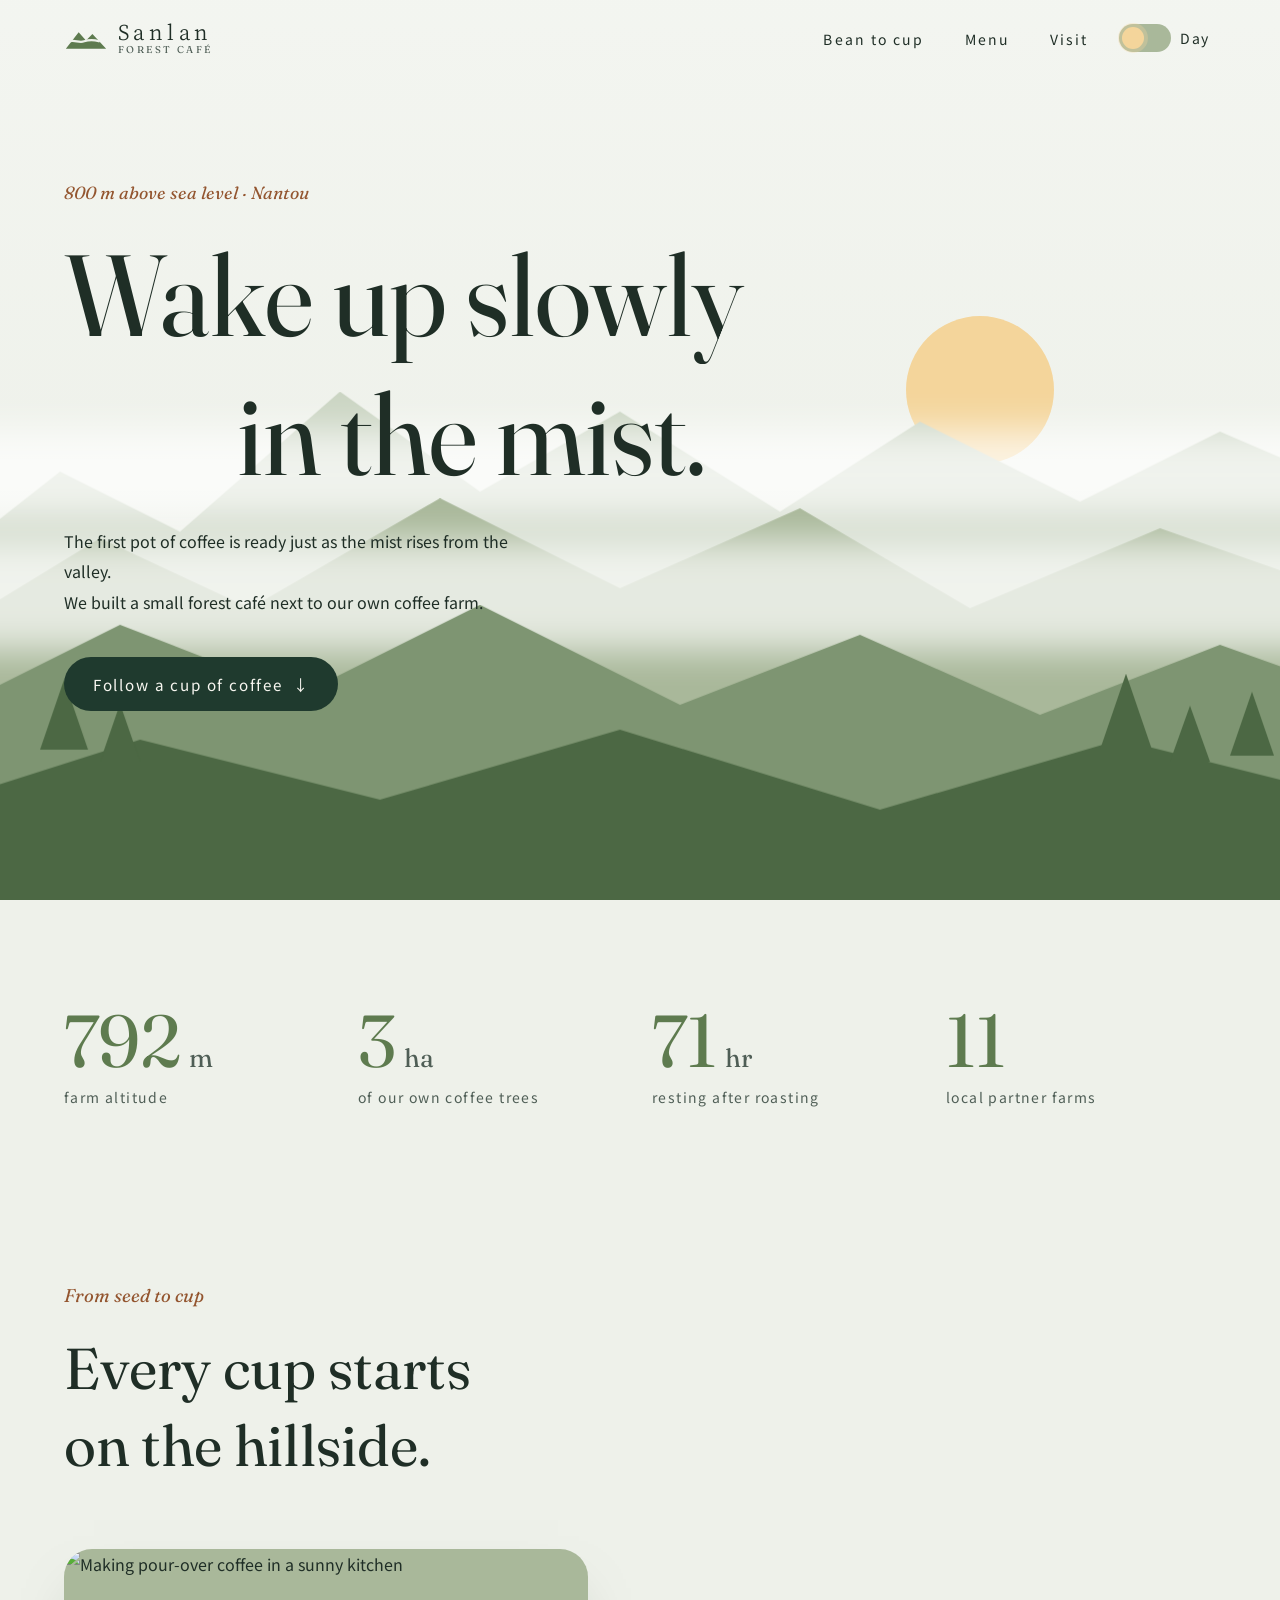
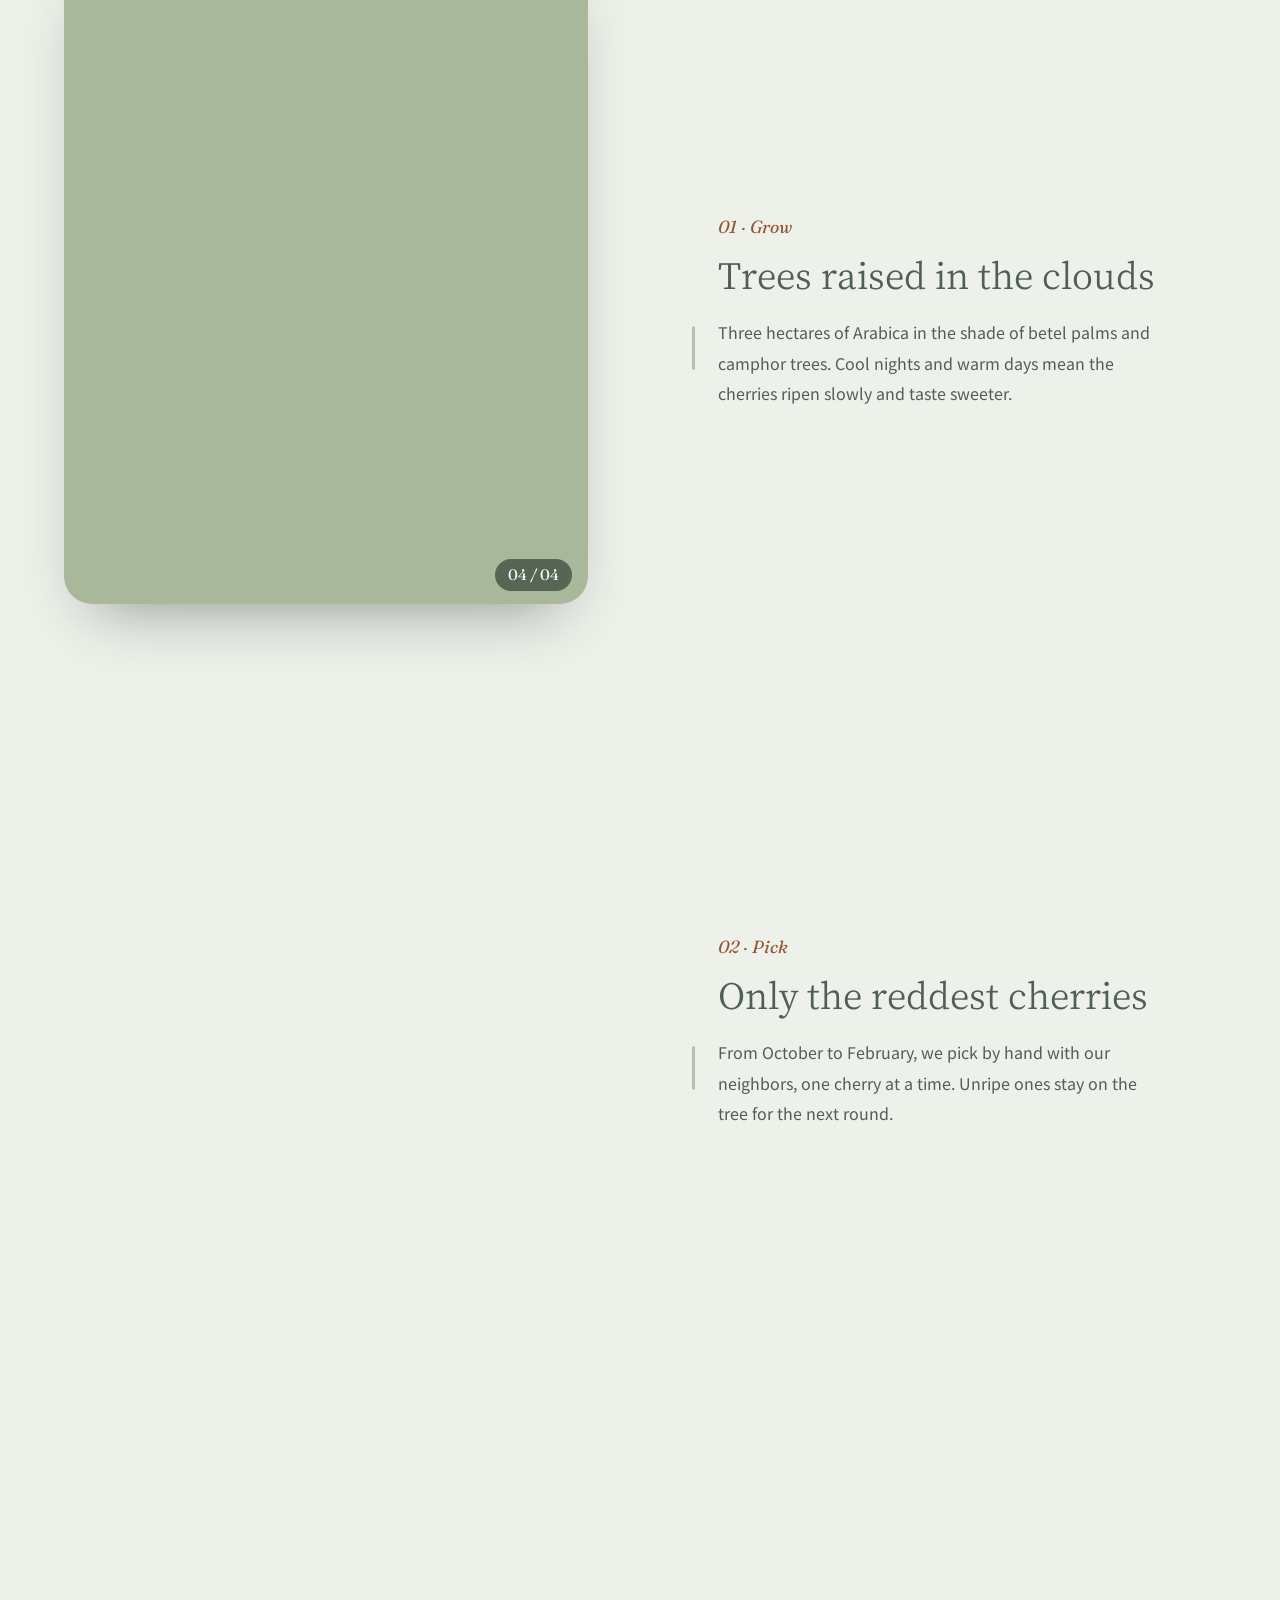
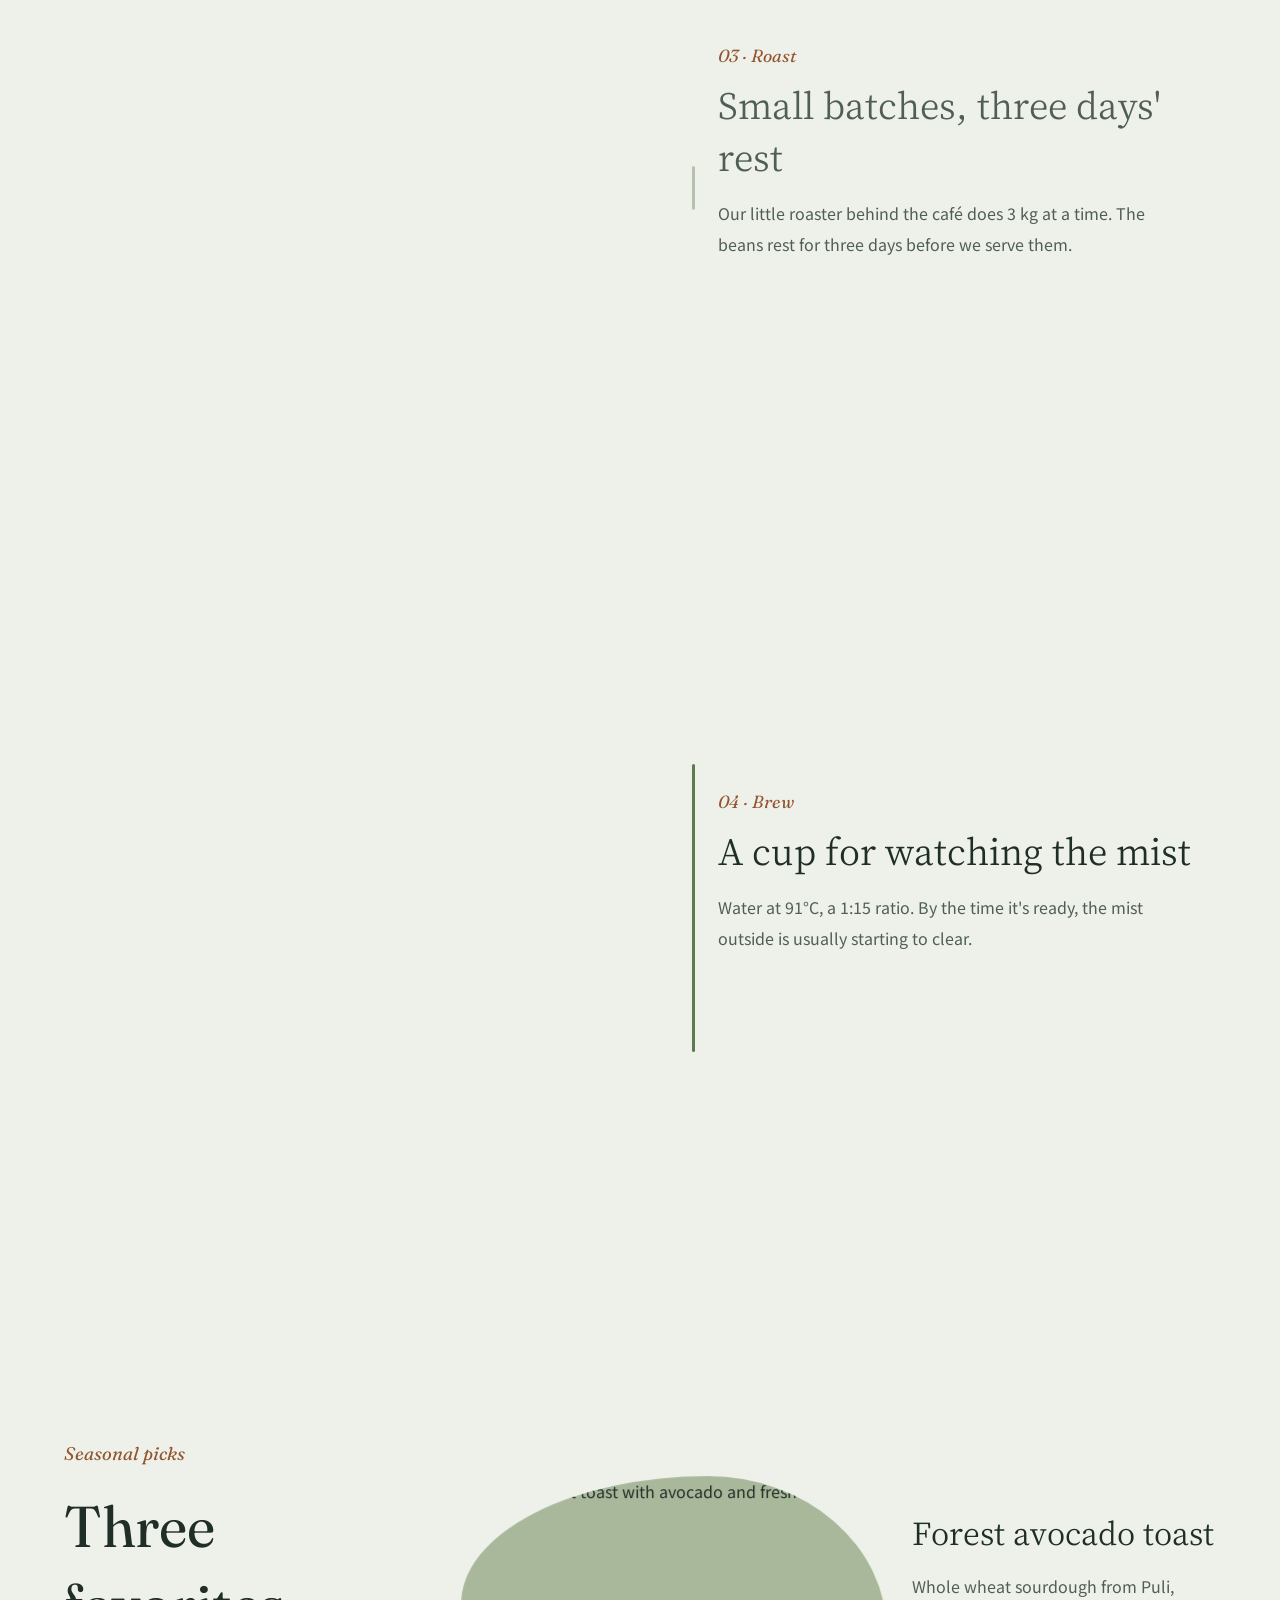
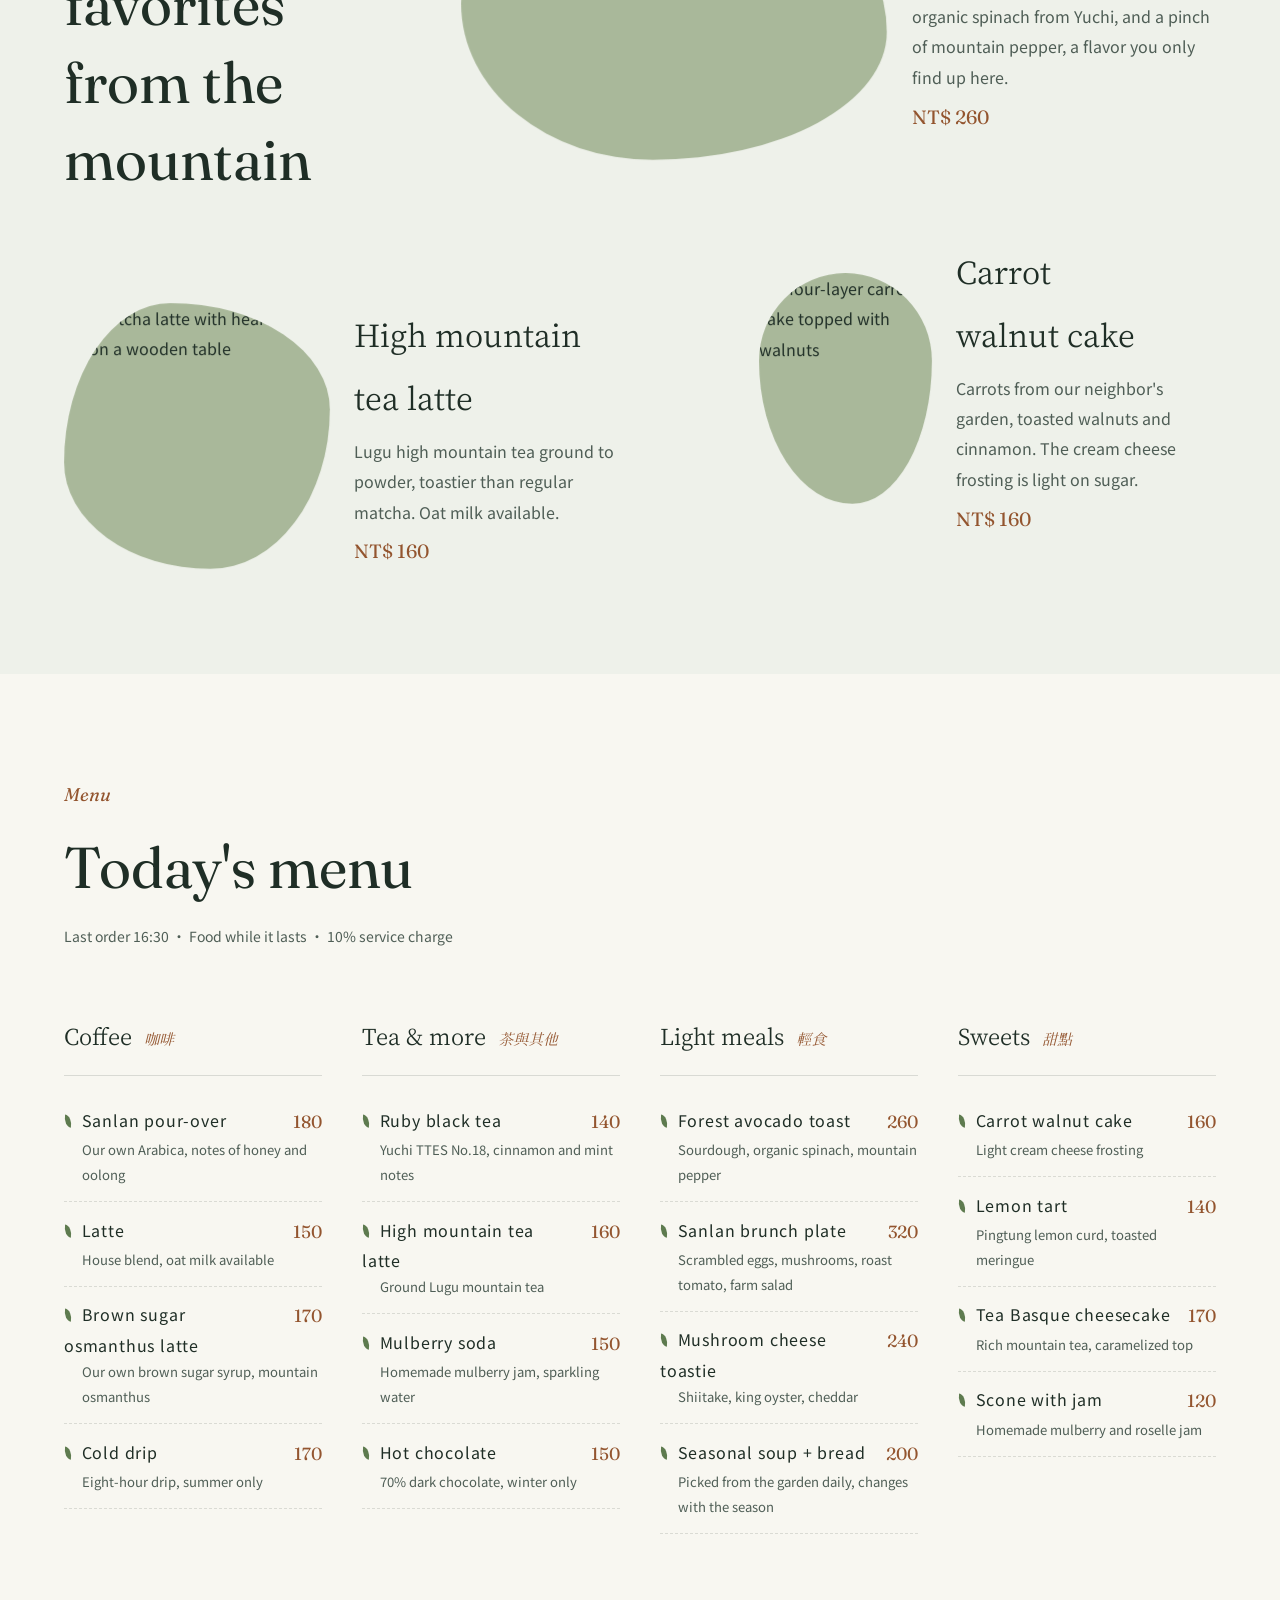
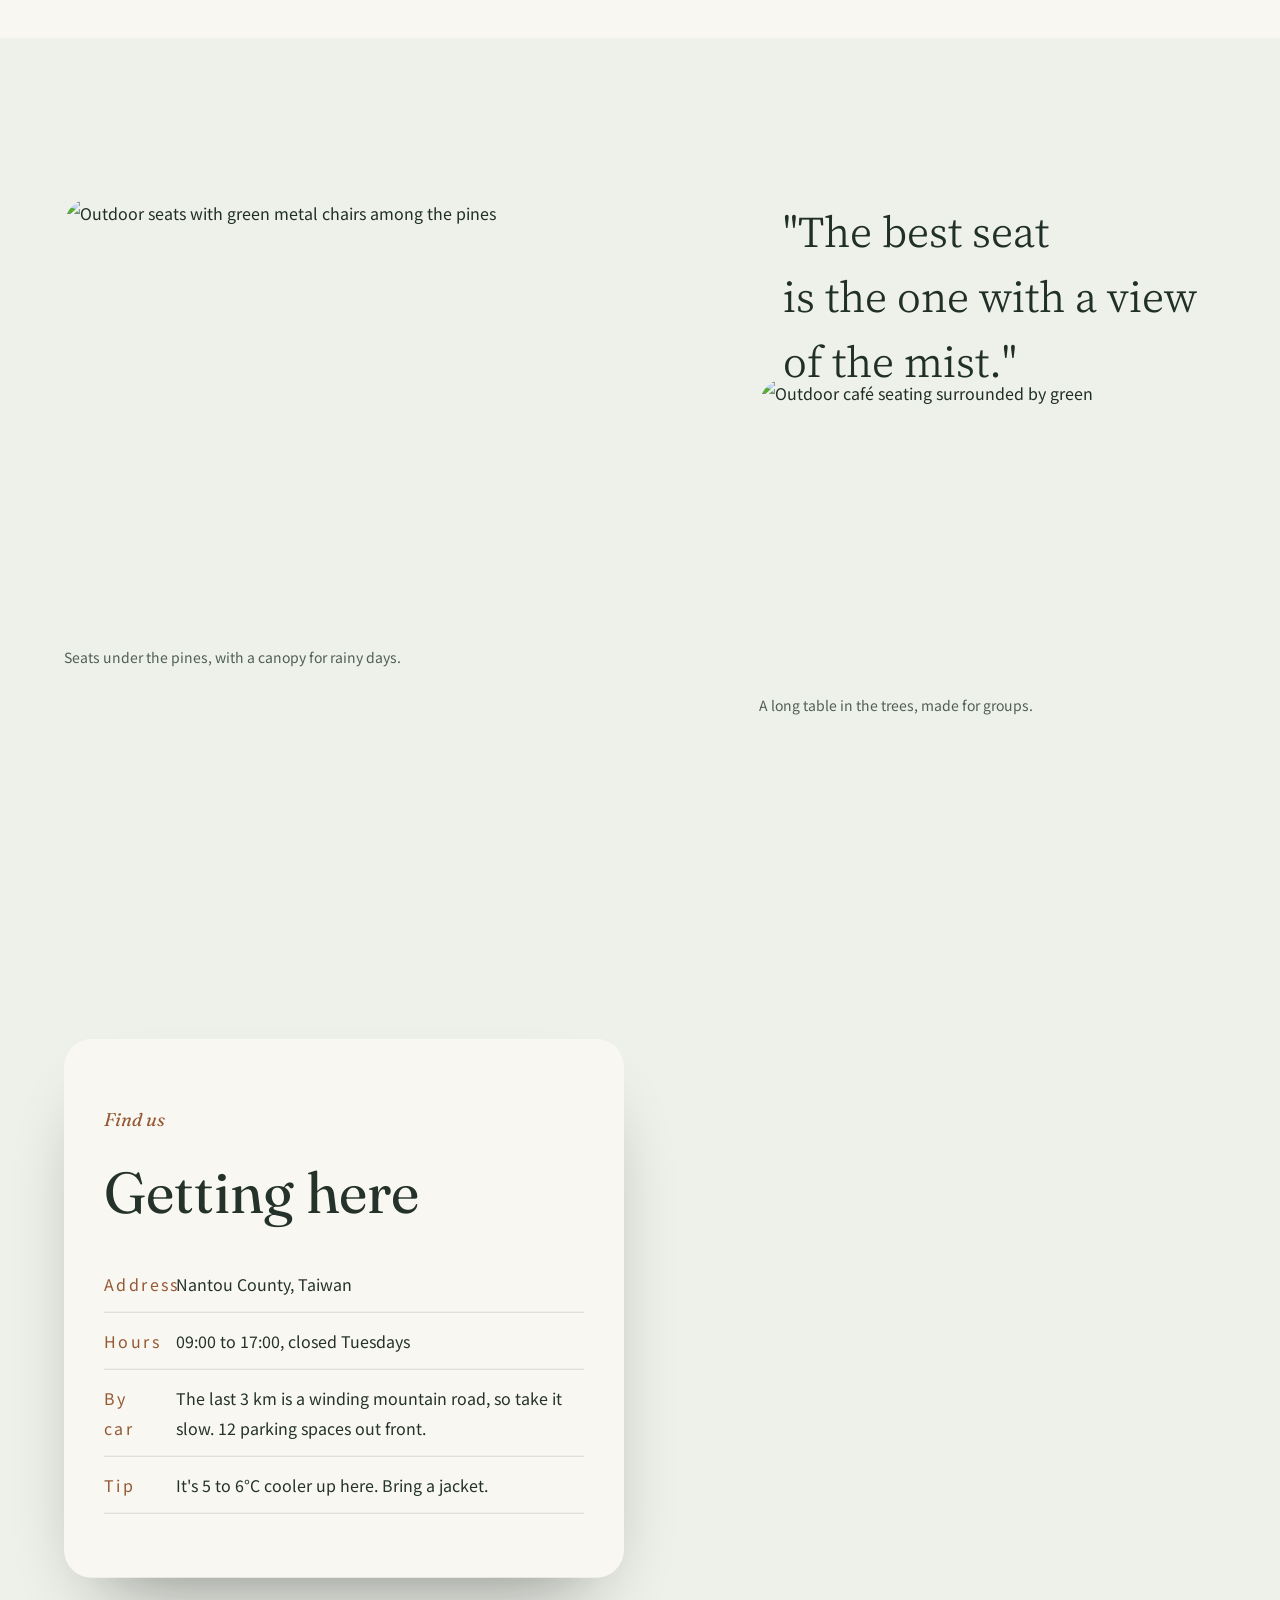
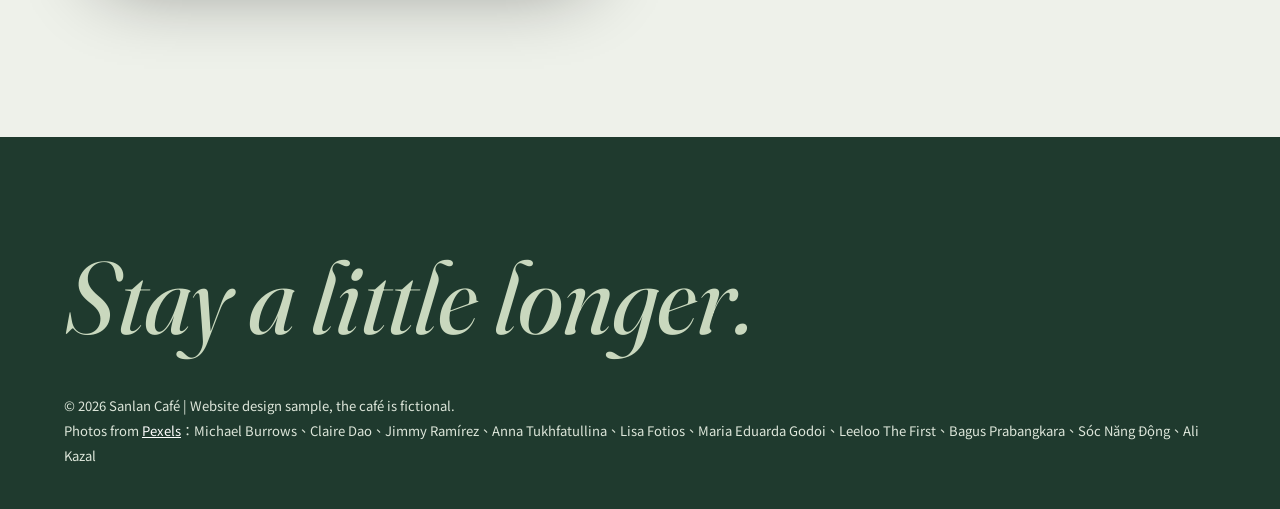
==== en/06-sanlan-cafe/index.html @ 4ec02941 "Add English versions of Sanlan Café and Bistro 32 Co-Authored-By: Claude Opus 5.5 <noreply@anthropic" ====
<!doctype html>
<html lang="en">
<head>
  <meta charset="utf-8">
  <meta name="viewport" content="width=device-width, initial-scale=1">
  <title>Sanlan Café | A Forest Café 800 m Up | Nantou, Taiwan</title>
  <meta name="description" content="Sanlan Café sits in a forest 800 m up in Nantou. Coffee we grow and roast ourselves, light meals from local farms, and a pour-over to drink while the mist rolls by.">
  <meta name="theme-color" content="#EEF1EA" media="(prefers-color-scheme: light)">
  <meta name="theme-color" content="#14241C" media="(prefers-color-scheme: dark)">
  <link rel="icon" href="favicon.svg" type="image/svg+xml">
  <meta property="og:type" content="website">
  <meta property="og:locale" content="en_US">
  <meta property="og:site_name" content="Sanlan Café">
  <meta property="og:title" content="Sanlan Café | Wake up slowly in the mountain mist">
  <meta property="og:description" content="A café in the Nantou forest. Grown and roasted here, a pour-over with a view of the mist.">
  <meta property="og:image" content="https://images.pexels.com/photos/38853817/pexels-photo-38853817.jpeg?auto=compress&cs=tinysrgb&w=1200&h=630&fit=crop">
  <meta name="twitter:card" content="summary_large_image">
  <link rel="preconnect" href="https://images.pexels.com" crossorigin>
  <link rel="preconnect" href="https://fonts.googleapis.com">
  <link rel="preconnect" href="https://fonts.gstatic.com" crossorigin>
  <!-- fonts: Cactus Classical Serif | Noto Sans TC:wght@400 | Fraunces:ital,wght@0,400;1,400 -->
  <script>window.addEventListener('load',function(){["https://fonts.googleapis.com/css2?family=Cactus+Classical+Serif&display=swap&text=!%22%23%24%25%26'()*%2B%2C-.%2F0123456789%3A%3B%3C%3D%3E%3F%40ABCDEFGHIJKLMNOPQRSTUVWXYZ%5B%5C%5D%5E_%60abcdefghijklmnopqrstuvwxyz%7B%7C%7D~%C3%89%E2%80%94%E3%80%82%E3%80%8C%E3%80%8D%E3%83%BB%E4%B8%80%E4%B8%89%E4%B8%8A%E4%BB%8A%E4%BB%96%E4%BB%A5%E4%BD%8D%E4%BD%A0%E4%BE%86%E5%85%AC%E5%85%B6%E5%8D%97%E5%8F%AA%E5%8F%AF%E5%8F%B8%E5%90%90%E5%91%B3%E5%92%96%E5%95%A1%E5%96%AE%E5%9C%A8%E5%9D%A1%E5%A4%A7%E5%A4%A9%E5%A5%BD%E5%A7%8B%E5%AE%B6%E5%B0%8F%E5%B1%B1%E5%B5%90%E5%B8%B8%E5%BA%A7%E5%BC%B5%E5%BE%9E%E6%85%A2%E6%88%90%E6%8A%95%E6%8A%B9%E6%8B%94%E6%8B%BF%E6%8E%A1%E6%91%98%E6%97%85%E6%97%A5%E6%98%AF%E6%9C%80%E6%9D%AF%E6%9E%97%E6%A0%B8%E6%A1%83%E6%A2%A8%E6%A3%AE%E6%A8%B9%E6%B2%96%E6%B5%B7%E7%83%98%E7%84%99%E7%86%9F%E7%94%9C%E7%9A%84%E7%9C%8B%E7%A8%8B%E7%A8%AE%E7%B3%95%E7%B4%85%E7%B5%A6%E8%88%87%E8%8C%B6%E8%8F%9C%E8%94%94%E8%98%BF%E8%9B%8B%E8%A3%A1%E8%A6%8B%E8%B7%AF%E8%BC%95%E9%82%A3%E9%85%AA%E9%86%92%E9%8D%8B%E9%90%B5%E9%95%B7%E9%96%8B%E9%9B%B2%E9%9C%A7%E9%A0%83%E9%A1%86%E9%A3%9F%E9%AB%98%E9%BB%9E%EF%BC%8C","https://fonts.googleapis.com/css2?family=Noto+Sans+TC:wght@400&display=swap&text=!%22%23%24%25%26'()*%2B%2C-.%2F0123456789%3A%3B%3C%3D%3E%3F%40ABCDEFGHIJKLMNOPQRSTUVWXYZ%5B%5C%5D%5E_%60abcdefghijklmnopqrstuvwxyz%7B%7C%7D~%C2%A9%C3%AD%C3%B3%C4%83%C4%90%E1%BB%99%E2%80%93%E2%80%94%E2%86%93%E3%80%81%E3%80%82%E3%83%BB%E4%B8%80%E4%B8%83%E4%B8%89%E4%B8%8A%E4%B8%8B%E4%B8%8D%E4%B8%BB%E4%B9%9D%E4%B9%9F%E4%B9%B3%E4%BA%86%E4%BA%8C%E4%BA%94%E4%BA%A4%E4%BA%BA%E4%BB%B6%E4%BC%91%E4%BD%8D%E4%BD%8E%E4%BD%90%E4%BD%9C%E4%BE%86%E4%BE%9B%E5%80%8B%E5%80%91%E5%80%99%E5%81%9C%E5%83%85%E5%85%8B%E5%85%A7%E5%85%A8%E5%85%AB%E5%85%AC%E5%86%8D%E5%86%AC%E5%86%B0%E5%87%9D%E5%88%86%E5%88%87%E5%88%B0%E5%88%BB%E5%89%9B%E5%8A%9B%E5%8A%A0%E5%8B%99%E5%8C%85%E5%8D%81%E5%8D%87%E5%8D%88%E5%8D%97%E5%8D%A1%E5%8F%A3%E5%8F%A6%E5%8F%AA%E5%8F%AF%E5%8F%B0%E5%8F%B8%E5%90%83%E5%90%88%E5%90%90%E5%91%B3%E5%92%96%E5%93%81%E5%94%AE%E5%95%A1%E5%96%AE%E5%9C%8D%E5%9C%92%E5%9C%A8%E5%9C%B0%E5%9D%80%E5%9F%94%E5%A1%94%E5%A3%81%E5%A3%BA%E5%A4%8F%E5%A4%96%E5%A4%9A%E5%A4%9C%E5%A4%A7%E5%A4%A9%E5%A5%97%E5%A5%B6%E5%A5%BD%E5%A7%A8%E5%AD%90%E5%AD%A3%E5%AE%89%E5%AE%8C%E5%AE%9A%E5%AE%B6%E5%AE%B9%E5%AF%A6%E5%B0%8F%E5%B0%91%E5%B1%85%E5%B1%8F%E5%B1%95%E5%B1%B1%E5%B5%90%E5%B7%A7%E5%B7%AE%E5%B7%B1%E5%B7%B4%E5%B8%B6%E5%B9%B3%E5%B9%B4%E5%BA%97%E5%BA%A6%E5%BA%A7%E5%BA%B7%E5%BD%8E%E5%BE%8C%E5%BE%97%E5%BE%9E%E5%BE%AE%E6%85%A2%E6%88%90%E6%88%91%E6%88%B6%E6%89%8B%E6%89%8D%E6%8A%95%E6%8A%B9%E6%8B%89%E6%8B%94%E6%8B%BF%E6%8E%A1%E6%8F%90%E6%8F%9B%E6%91%98%E6%92%92%E6%94%B6%E6%94%BE%E6%95%A3%E6%96%A4%E6%96%AF%E6%96%B9%E6%97%81%E6%97%85%E6%97%A5%E6%97%A9%E6%98%8E%E6%98%AF%E6%99%82%E6%99%9A%E6%9B%B4%E6%9B%BF%E6%9C%80%E6%9C%88%E6%9C%89%E6%9C%8D%E6%9C%AC%E6%9D%8F%E6%9D%AF%E6%9D%B1%E6%9D%BE%E6%9E%97%E6%9E%9C%E6%9E%B6%E6%A0%B8%E6%A1%82%E6%A1%83%E6%A1%8C%E6%A1%91%E6%A2%A8%E6%A3%9A%E6%A3%AE%E6%A4%92%E6%A6%82%E6%A6%94%E6%A7%8B%E6%A8%9F%E6%A8%B9%E6%A9%9F%E6%AA%AC%E6%AA%B3%E6%AA%B8%E6%AC%A1%E6%AD%A2%E6%AD%A3%E6%AF%8F%E6%AF%94%E6%B0%A3%E6%B0%B4%E6%B1%A0%E6%B2%96%E6%B2%99%E6%B2%B9%E6%B2%BB%E6%B3%A1%E6%B4%9B%E6%B5%B7%E6%B9%AF%E6%BA%AB%E6%BB%B4%E6%BF%83%E7%81%AB%E7%82%92%E7%82%BA%E7%83%8F%E7%83%98%E7%83%A4%E7%84%99%E7%84%A6%E7%86%9F%E7%86%AC%E7%86%B1%E7%87%95%E7%89%8C%E7%8E%89%E7%8F%BE%E7%94%9C%E7%94%A8%E7%95%99%E7%95%AA%E7%99%BD%E7%9A%84%E7%9B%A4%E7%A0%94%E7%A3%A8%E7%A4%BA%E7%A5%9E%E7%A8%8B%E7%A8%AE%E7%AA%97%E7%AC%AC%E7%AD%89%E7%AF%80%E7%B2%89%E7%B3%95%E7%B3%96%E7%B4%85%E7%B8%A3%E7%BE%A4%E8%82%89%E8%83%A1%E8%86%A9%E8%87%AA%E8%88%87%E8%88%AC%E8%8A%B1%E8%8C%84%E8%8C%B6%E8%8D%B7%E8%8F%87%E8%8F%9C%E8%8F%A0%E8%91%97%E8%91%9A%E8%93%8B%E8%94%94%E8%94%AC%E8%94%AD%E8%96%84%E8%98%BF%E8%99%9B%E8%99%9F%E8%9B%8B%E8%9C%82%E8%9C%9C%E8%A1%8C%E8%A1%A8%E8%A2%AB%E8%A3%A1%E8%A3%BD%E8%A6%81%E8%A8%98%E8%AB%8B%E8%AE%93%E8%B0%B7%E8%B1%86%E8%B2%BB%E8%B5%B0%E8%B5%B7%E8%B7%9F%E8%B7%AF%E8%B7%B3%E8%BB%8A%E8%BC%95%E8%BC%AA%E8%BE%B2%E9%80%9A%E9%80%B1%E9%81%8E%E9%81%93%E9%81%94%E9%81%A9%E9%82%A3%E9%83%81%E9%84%89%E9%84%B0%E9%85%8D%E9%85%AA%E9%85%B8%E9%86%92%E9%86%AC%E9%87%80%E9%87%8C%E9%87%8E%E9%90%B5%E9%95%B7%E9%96%80%E9%96%8B%E9%96%93%E9%98%BF%E9%99%90%E9%9A%94%E9%9A%A8%E9%9B%86%E9%9B%A8%E9%9C%9C%E9%9C%A7%E9%9D%9C%E9%9D%A2%E9%A0%83%E9%A1%86%E9%A3%9F%E9%A3%B2%E9%A4%90%E9%A4%A8%E9%A6%99%E9%AB%98%E9%AD%9A%E9%AE%91%E9%B9%BF%E9%BA%A5%E9%BA%B5%E9%BB%91%E9%BB%9E%E9%BE%8D%EF%BC%88%EF%BC%89%EF%BC%8B%EF%BC%8C%EF%BC%9A%EF%BC%9B","https://fonts.googleapis.com/css2?family=Fraunces:ital,wght@0,400;1,400&display=swap&text=!%22%23%24%25%26'()*%2B%2C-.%2F0123456789%3A%3B%3C%3D%3E%3F%40ABCDEFGHIJKLMNOPQRSTUVWXYZ%5B%5C%5D%5E_%60abcdefghijklmnopqrstuvwxyz%7B%7C%7D~%C3%89%E2%80%94%E3%83%BB%E5%85%AC%E5%8D%97%E5%AE%B6%E6%8A%95%E6%8B%94%E6%8E%A1%E6%B2%96%E6%B5%B7%E7%84%99%E7%A8%AE%E9%A0%83"].forEach(function(h){var l=document.createElement('link');l.rel='stylesheet';l.href=h;document.head.appendChild(l)})})</script>
  <noscript><link rel="stylesheet" href="https://fonts.googleapis.com/css2?family=Cactus+Classical+Serif&amp;display=swap&amp;text=!%22%23%24%25%26'()*%2B%2C-.%2F0123456789%3A%3B%3C%3D%3E%3F%40ABCDEFGHIJKLMNOPQRSTUVWXYZ%5B%5C%5D%5E_%60abcdefghijklmnopqrstuvwxyz%7B%7C%7D~%C3%89%E2%80%94%E3%80%82%E3%80%8C%E3%80%8D%E3%83%BB%E4%B8%80%E4%B8%89%E4%B8%8A%E4%BB%8A%E4%BB%96%E4%BB%A5%E4%BD%8D%E4%BD%A0%E4%BE%86%E5%85%AC%E5%85%B6%E5%8D%97%E5%8F%AA%E5%8F%AF%E5%8F%B8%E5%90%90%E5%91%B3%E5%92%96%E5%95%A1%E5%96%AE%E5%9C%A8%E5%9D%A1%E5%A4%A7%E5%A4%A9%E5%A5%BD%E5%A7%8B%E5%AE%B6%E5%B0%8F%E5%B1%B1%E5%B5%90%E5%B8%B8%E5%BA%A7%E5%BC%B5%E5%BE%9E%E6%85%A2%E6%88%90%E6%8A%95%E6%8A%B9%E6%8B%94%E6%8B%BF%E6%8E%A1%E6%91%98%E6%97%85%E6%97%A5%E6%98%AF%E6%9C%80%E6%9D%AF%E6%9E%97%E6%A0%B8%E6%A1%83%E6%A2%A8%E6%A3%AE%E6%A8%B9%E6%B2%96%E6%B5%B7%E7%83%98%E7%84%99%E7%86%9F%E7%94%9C%E7%9A%84%E7%9C%8B%E7%A8%8B%E7%A8%AE%E7%B3%95%E7%B4%85%E7%B5%A6%E8%88%87%E8%8C%B6%E8%8F%9C%E8%94%94%E8%98%BF%E8%9B%8B%E8%A3%A1%E8%A6%8B%E8%B7%AF%E8%BC%95%E9%82%A3%E9%85%AA%E9%86%92%E9%8D%8B%E9%90%B5%E9%95%B7%E9%96%8B%E9%9B%B2%E9%9C%A7%E9%A0%83%E9%A1%86%E9%A3%9F%E9%AB%98%E9%BB%9E%EF%BC%8C"></noscript>
  <noscript><link rel="stylesheet" href="https://fonts.googleapis.com/css2?family=Noto+Sans+TC:wght@400&amp;display=swap&amp;text=!%22%23%24%25%26'()*%2B%2C-.%2F0123456789%3A%3B%3C%3D%3E%3F%40ABCDEFGHIJKLMNOPQRSTUVWXYZ%5B%5C%5D%5E_%60abcdefghijklmnopqrstuvwxyz%7B%7C%7D~%C2%A9%C3%AD%C3%B3%C4%83%C4%90%E1%BB%99%E2%80%93%E2%80%94%E2%86%93%E3%80%81%E3%80%82%E3%83%BB%E4%B8%80%E4%B8%83%E4%B8%89%E4%B8%8A%E4%B8%8B%E4%B8%8D%E4%B8%BB%E4%B9%9D%E4%B9%9F%E4%B9%B3%E4%BA%86%E4%BA%8C%E4%BA%94%E4%BA%A4%E4%BA%BA%E4%BB%B6%E4%BC%91%E4%BD%8D%E4%BD%8E%E4%BD%90%E4%BD%9C%E4%BE%86%E4%BE%9B%E5%80%8B%E5%80%91%E5%80%99%E5%81%9C%E5%83%85%E5%85%8B%E5%85%A7%E5%85%A8%E5%85%AB%E5%85%AC%E5%86%8D%E5%86%AC%E5%86%B0%E5%87%9D%E5%88%86%E5%88%87%E5%88%B0%E5%88%BB%E5%89%9B%E5%8A%9B%E5%8A%A0%E5%8B%99%E5%8C%85%E5%8D%81%E5%8D%87%E5%8D%88%E5%8D%97%E5%8D%A1%E5%8F%A3%E5%8F%A6%E5%8F%AA%E5%8F%AF%E5%8F%B0%E5%8F%B8%E5%90%83%E5%90%88%E5%90%90%E5%91%B3%E5%92%96%E5%93%81%E5%94%AE%E5%95%A1%E5%96%AE%E5%9C%8D%E5%9C%92%E5%9C%A8%E5%9C%B0%E5%9D%80%E5%9F%94%E5%A1%94%E5%A3%81%E5%A3%BA%E5%A4%8F%E5%A4%96%E5%A4%9A%E5%A4%9C%E5%A4%A7%E5%A4%A9%E5%A5%97%E5%A5%B6%E5%A5%BD%E5%A7%A8%E5%AD%90%E5%AD%A3%E5%AE%89%E5%AE%8C%E5%AE%9A%E5%AE%B6%E5%AE%B9%E5%AF%A6%E5%B0%8F%E5%B0%91%E5%B1%85%E5%B1%8F%E5%B1%95%E5%B1%B1%E5%B5%90%E5%B7%A7%E5%B7%AE%E5%B7%B1%E5%B7%B4%E5%B8%B6%E5%B9%B3%E5%B9%B4%E5%BA%97%E5%BA%A6%E5%BA%A7%E5%BA%B7%E5%BD%8E%E5%BE%8C%E5%BE%97%E5%BE%9E%E5%BE%AE%E6%85%A2%E6%88%90%E6%88%91%E6%88%B6%E6%89%8B%E6%89%8D%E6%8A%95%E6%8A%B9%E6%8B%89%E6%8B%94%E6%8B%BF%E6%8E%A1%E6%8F%90%E6%8F%9B%E6%91%98%E6%92%92%E6%94%B6%E6%94%BE%E6%95%A3%E6%96%A4%E6%96%AF%E6%96%B9%E6%97%81%E6%97%85%E6%97%A5%E6%97%A9%E6%98%8E%E6%98%AF%E6%99%82%E6%99%9A%E6%9B%B4%E6%9B%BF%E6%9C%80%E6%9C%88%E6%9C%89%E6%9C%8D%E6%9C%AC%E6%9D%8F%E6%9D%AF%E6%9D%B1%E6%9D%BE%E6%9E%97%E6%9E%9C%E6%9E%B6%E6%A0%B8%E6%A1%82%E6%A1%83%E6%A1%8C%E6%A1%91%E6%A2%A8%E6%A3%9A%E6%A3%AE%E6%A4%92%E6%A6%82%E6%A6%94%E6%A7%8B%E6%A8%9F%E6%A8%B9%E6%A9%9F%E6%AA%AC%E6%AA%B3%E6%AA%B8%E6%AC%A1%E6%AD%A2%E6%AD%A3%E6%AF%8F%E6%AF%94%E6%B0%A3%E6%B0%B4%E6%B1%A0%E6%B2%96%E6%B2%99%E6%B2%B9%E6%B2%BB%E6%B3%A1%E6%B4%9B%E6%B5%B7%E6%B9%AF%E6%BA%AB%E6%BB%B4%E6%BF%83%E7%81%AB%E7%82%92%E7%82%BA%E7%83%8F%E7%83%98%E7%83%A4%E7%84%99%E7%84%A6%E7%86%9F%E7%86%AC%E7%86%B1%E7%87%95%E7%89%8C%E7%8E%89%E7%8F%BE%E7%94%9C%E7%94%A8%E7%95%99%E7%95%AA%E7%99%BD%E7%9A%84%E7%9B%A4%E7%A0%94%E7%A3%A8%E7%A4%BA%E7%A5%9E%E7%A8%8B%E7%A8%AE%E7%AA%97%E7%AC%AC%E7%AD%89%E7%AF%80%E7%B2%89%E7%B3%95%E7%B3%96%E7%B4%85%E7%B8%A3%E7%BE%A4%E8%82%89%E8%83%A1%E8%86%A9%E8%87%AA%E8%88%87%E8%88%AC%E8%8A%B1%E8%8C%84%E8%8C%B6%E8%8D%B7%E8%8F%87%E8%8F%9C%E8%8F%A0%E8%91%97%E8%91%9A%E8%93%8B%E8%94%94%E8%94%AC%E8%94%AD%E8%96%84%E8%98%BF%E8%99%9B%E8%99%9F%E8%9B%8B%E8%9C%82%E8%9C%9C%E8%A1%8C%E8%A1%A8%E8%A2%AB%E8%A3%A1%E8%A3%BD%E8%A6%81%E8%A8%98%E8%AB%8B%E8%AE%93%E8%B0%B7%E8%B1%86%E8%B2%BB%E8%B5%B0%E8%B5%B7%E8%B7%9F%E8%B7%AF%E8%B7%B3%E8%BB%8A%E8%BC%95%E8%BC%AA%E8%BE%B2%E9%80%9A%E9%80%B1%E9%81%8E%E9%81%93%E9%81%94%E9%81%A9%E9%82%A3%E9%83%81%E9%84%89%E9%84%B0%E9%85%8D%E9%85%AA%E9%85%B8%E9%86%92%E9%86%AC%E9%87%80%E9%87%8C%E9%87%8E%E9%90%B5%E9%95%B7%E9%96%80%E9%96%8B%E9%96%93%E9%98%BF%E9%99%90%E9%9A%94%E9%9A%A8%E9%9B%86%E9%9B%A8%E9%9C%9C%E9%9C%A7%E9%9D%9C%E9%9D%A2%E9%A0%83%E9%A1%86%E9%A3%9F%E9%A3%B2%E9%A4%90%E9%A4%A8%E9%A6%99%E9%AB%98%E9%AD%9A%E9%AE%91%E9%B9%BF%E9%BA%A5%E9%BA%B5%E9%BB%91%E9%BB%9E%E9%BE%8D%EF%BC%88%EF%BC%89%EF%BC%8B%EF%BC%8C%EF%BC%9A%EF%BC%9B"></noscript>
  <noscript><link rel="stylesheet" href="https://fonts.googleapis.com/css2?family=Fraunces:ital,wght@0,400;1,400&amp;display=swap&amp;text=!%22%23%24%25%26'()*%2B%2C-.%2F0123456789%3A%3B%3C%3D%3E%3F%40ABCDEFGHIJKLMNOPQRSTUVWXYZ%5B%5C%5D%5E_%60abcdefghijklmnopqrstuvwxyz%7B%7C%7D~%C3%89%E2%80%94%E3%83%BB%E5%85%AC%E5%8D%97%E5%AE%B6%E6%8A%95%E6%8B%94%E6%8E%A1%E6%B2%96%E6%B5%B7%E7%84%99%E7%A8%AE%E9%A0%83"></noscript>
  <!-- /fonts -->
  <link rel="stylesheet" href="../../vendor/lenis.css">
  <link rel="stylesheet" href="style.css">
  <style>.hero__title,.h2,h3{font-family:var(--ff-en);letter-spacing:0}</style>
  <script>
    /* 日夜模式：先讀使用者上次的選擇，否則跟隨系統設定（在繪製前套用，避免閃爍） */
    (function () {
      var t = null;
      try { t = localStorage.getItem('sanlan-theme'); } catch (e) {}
      if (!t) t = window.matchMedia('(prefers-color-scheme: dark)').matches ? 'night' : 'day';
      document.documentElement.dataset.theme = t;
      document.documentElement.classList.add('js');
    })();
  </script>
</head>
<body>
  <a class="skip" href="#main">Skip to main content</a>
  <div class="fireflies" aria-hidden="true"></div>

  <header class="header">
    <a class="logo" href="#top" aria-label="Sanlan Café, back to top">
      <svg viewBox="0 0 48 32" aria-hidden="true"><path d="M2 28 16 10l8 9 7-7 15 16Z" /><path d="M6 20c6-2 10 2 16 0s10-2 16 0" class="logo__mist" /></svg>
      <span>Sanlan<small>FOREST CAFÉ</small></span>
    </a>
    <nav aria-label="Main menu">
      <ul class="nav">
        <li><a href="#journey">Bean to cup</a></li>
        <li><a href="#menu">Menu</a></li>
        <li><a href="#visit">Visit</a></li>
      </ul>
    </nav>
    <button class="theme" type="button" aria-label="Switch day and night mode" aria-pressed="false">
      <span class="theme__track" aria-hidden="true"><span class="theme__knob"></span></span>
      <span class="theme__label">Day</span>
    </button>
  </header>

  <main id="main">
    <section class="hero" id="top">
      <svg class="hero__scene" viewBox="0 0 1440 900" preserveAspectRatio="xMidYMax slice" aria-hidden="true">
        <circle class="orb" cx="1060" cy="390" r="74" />
        <path class="m m1" d="M0 470 L140 360 L260 420 L420 280 L560 380 L700 300 L860 400 L1000 310 L1160 390 L1300 320 L1440 380 V900 H0Z" />
        <rect class="mist mist--1" x="-200" y="430" width="1900" height="90" rx="45" />
        <path class="m m2" d="M0 560 L180 450 L330 520 L520 410 L700 500 L880 420 L1050 520 L1240 440 L1440 510 V900 H0Z" />
        <rect class="mist mist--2" x="-300" y="540" width="2000" height="110" rx="55" />
        <path class="m m3" d="M0 660 L200 560 L380 630 L560 540 L760 640 L940 570 L1120 650 L1300 580 L1440 630 V900 H0Z" />
        <g class="m m4">
          <path d="M0 760 L220 690 L460 750 L700 680 L960 760 L1200 690 L1440 750 V900 H0Z" />
          <path d="M120 700 l24-70 24 70Z M180 712 l20-58 20 58Z M1180 700 l26-76 26 76Z M1250 712 l20-56 20 56Z M1310 706 l22-64 22 64Z" />
        </g>
      </svg>
      <div class="hero__content">
        <p class="hero__alt">800 m above sea level · Nantou</p>
        <h1 class="hero__title"><span class="ln"><span>Wake up slowly</span></span><span class="ln"><span>in the mist.</span></span></h1>
        <p class="hero__lead">The first pot of coffee is ready just as the mist rises from the valley.<br>We built a small forest café next to our own coffee farm.</p>
        <a class="btn" href="#journey">Follow a cup of coffee <span aria-hidden="true">↓</span></a>
      </div>
    </section>

    <section class="facts" aria-label="Sanlan in numbers">
      <div><p class="facts__n"><span data-count="800">800</span><small>m</small></p><p>farm altitude</p></div>
      <div><p class="facts__n"><span data-count="3">3</span><small>ha</small></p><p>of our own coffee trees</p></div>
      <div><p class="facts__n"><span data-count="72">72</span><small>hr</small></p><p>resting after roasting</p></div>
      <div><p class="facts__n"><span data-count="11">11</span><small></small></p><p>local partner farms</p></div>
    </section>

    <section class="journey" id="journey" aria-labelledby="journey-title">
      <header class="journey__head">
        <p class="kicker"><em>From seed to cup</em></p>
        <h2 id="journey-title" class="h2">Every cup starts<br>on the hillside.</h2>
      </header>
      <div class="journey__body">
        <div class="journey__stage">
          <div class="stack">
            <img crossorigin="anonymous" class="is-active" src="https://images.pexels.com/photos/7125440/pexels-photo-7125440.jpeg?auto=compress&cs=tinysrgb&w=800" srcset="https://images.pexels.com/photos/7125440/pexels-photo-7125440.jpeg?auto=compress&cs=tinysrgb&w=500 500w, https://images.pexels.com/photos/7125440/pexels-photo-7125440.jpeg?auto=compress&cs=tinysrgb&w=800 800w" sizes="(min-width: 900px) 42vw, 90vw" width="800" height="1200" loading="lazy" alt="Coffee cherries turning red on the branch in the sun">
            <img crossorigin="anonymous" src="https://images.pexels.com/photos/34612102/pexels-photo-34612102.jpeg?auto=compress&cs=tinysrgb&w=800" srcset="https://images.pexels.com/photos/34612102/pexels-photo-34612102.jpeg?auto=compress&cs=tinysrgb&w=500 500w, https://images.pexels.com/photos/34612102/pexels-photo-34612102.jpeg?auto=compress&cs=tinysrgb&w=800 800w" sizes="(min-width: 900px) 42vw, 90vw" width="800" height="1200" loading="lazy" alt="A hand picking a ripe red coffee cherry">
            <img crossorigin="anonymous" src="https://images.pexels.com/photos/6079719/pexels-photo-6079719.jpeg?auto=compress&cs=tinysrgb&w=800" srcset="https://images.pexels.com/photos/6079719/pexels-photo-6079719.jpeg?auto=compress&cs=tinysrgb&w=500 500w, https://images.pexels.com/photos/6079719/pexels-photo-6079719.jpeg?auto=compress&cs=tinysrgb&w=800 800w" sizes="(min-width: 900px) 42vw, 90vw" width="800" height="514" loading="lazy" alt="Freshly roasted beans turning in the cooling tray">
            <img crossorigin="anonymous" src="https://images.pexels.com/photos/2616164/pexels-photo-2616164.jpeg?auto=compress&cs=tinysrgb&w=800" srcset="https://images.pexels.com/photos/2616164/pexels-photo-2616164.jpeg?auto=compress&cs=tinysrgb&w=500 500w, https://images.pexels.com/photos/2616164/pexels-photo-2616164.jpeg?auto=compress&cs=tinysrgb&w=800 800w" sizes="(min-width: 900px) 42vw, 90vw" width="800" height="1000" loading="lazy" alt="Making pour-over coffee in a sunny kitchen">
            <p class="stack__count" aria-hidden="true"><span class="stack__cur">01</span> / 04</p>
          </div>
        </div>
        <ol class="steps">
          <li class="step is-active"><p class="step__no">01 · Grow</p><h3>Trees raised in the clouds</h3><p>Three hectares of Arabica in the shade of betel palms and camphor trees. Cool nights and warm days mean the cherries ripen slowly and taste sweeter.</p></li>
          <li class="step"><p class="step__no">02 · Pick</p><h3>Only the reddest cherries</h3><p>From October to February, we pick by hand with our neighbors, one cherry at a time. Unripe ones stay on the tree for the next round.</p></li>
          <li class="step"><p class="step__no">03 · Roast</p><h3>Small batches, three days' rest</h3><p>Our little roaster behind the café does 3 kg at a time. The beans rest for three days before we serve them.</p></li>
          <li class="step"><p class="step__no">04 · Brew</p><h3>A cup for watching the mist</h3><p>Water at 91°C, a 1:15 ratio. By the time it's ready, the mist outside is usually starting to clear.</p></li>
        </ol>
      </div>
    </section>

    <section class="signature" aria-labelledby="sig-title">
      <header class="sig-head">
        <p class="kicker"><em>Seasonal picks</em></p>
        <h2 id="sig-title" class="h2">Three favorites<br>from the mountain</h2>
      </header>
      <article class="sig sig--a">
        <figure class="blob blob--a"><img crossorigin="anonymous" src="https://images.pexels.com/photos/1351238/pexels-photo-1351238.jpeg?auto=compress&cs=tinysrgb&w=800" srcset="https://images.pexels.com/photos/1351238/pexels-photo-1351238.jpeg?auto=compress&cs=tinysrgb&w=500 500w, https://images.pexels.com/photos/1351238/pexels-photo-1351238.jpeg?auto=compress&cs=tinysrgb&w=800 800w" sizes="(min-width: 900px) 40vw, 86vw" width="800" height="533" loading="lazy" alt="Whole wheat toast with avocado and fresh spinach"></figure>
        <div class="sig__text"><h3>Forest avocado toast</h3><p>Whole wheat sourdough from Puli, organic spinach from Yuchi, and a pinch of mountain pepper, a flavor you only find up here.</p><p class="price">NT$ 260</p></div>
      </article>
      <article class="sig sig--b">
        <figure class="blob blob--b"><img crossorigin="anonymous" src="https://images.pexels.com/photos/34334882/pexels-photo-34334882.jpeg?auto=compress&cs=tinysrgb&w=700" srcset="https://images.pexels.com/photos/34334882/pexels-photo-34334882.jpeg?auto=compress&cs=tinysrgb&w=500 500w, https://images.pexels.com/photos/34334882/pexels-photo-34334882.jpeg?auto=compress&cs=tinysrgb&w=700 700w" sizes="(min-width: 900px) 30vw, 70vw" width="700" height="525" loading="lazy" alt="A matcha latte with heart latte art on a wooden table"></figure>
        <div class="sig__text"><h3>High mountain tea latte</h3><p>Lugu high mountain tea ground to powder, toastier than regular matcha. Oat milk available.</p><p class="price">NT$ 160</p></div>
      </article>
      <article class="sig sig--c">
        <figure class="blob blob--c"><img crossorigin="anonymous" src="https://images.pexels.com/photos/5594502/pexels-photo-5594502.jpeg?auto=compress&cs=tinysrgb&w=600" srcset="https://images.pexels.com/photos/5594502/pexels-photo-5594502.jpeg?auto=compress&cs=tinysrgb&w=400 400w, https://images.pexels.com/photos/5594502/pexels-photo-5594502.jpeg?auto=compress&cs=tinysrgb&w=600 600w" sizes="(min-width: 900px) 24vw, 60vw" width="600" height="900" loading="lazy" alt="A four-layer carrot cake topped with walnuts"></figure>
        <div class="sig__text"><h3>Carrot walnut cake</h3><p>Carrots from our neighbor's garden, toasted walnuts and cinnamon. The cream cheese frosting is light on sugar.</p><p class="price">NT$ 160</p></div>
      </article>
    </section>

    <section class="menu" id="menu" aria-labelledby="menu-title">
      <header class="menu__head">
        <p class="kicker"><em>Menu</em></p>
        <h2 id="menu-title" class="h2">Today's menu</h2>
        <p class="menu__note">Last order 16:30 · Food while it lasts · 10% service charge</p>
      </header>
      <div class="menu__grid">
        <section class="mcol" aria-labelledby="m-coffee"><h3 id="m-coffee">Coffee <em>咖啡</em></h3><ul>
          <li><span>Sanlan pour-over</span><b>180</b><small>Our own Arabica, notes of honey and oolong</small></li>
          <li><span>Latte</span><b>150</b><small>House blend, oat milk available</small></li>
          <li><span>Brown sugar osmanthus latte</span><b>170</b><small>Our own brown sugar syrup, mountain osmanthus</small></li>
          <li><span>Cold drip</span><b>170</b><small>Eight-hour drip, summer only</small></li>
        </ul></section>
        <section class="mcol" aria-labelledby="m-tea"><h3 id="m-tea">Tea &amp; more <em>茶與其他</em></h3><ul>
          <li><span>Ruby black tea</span><b>140</b><small>Yuchi TTES No.18, cinnamon and mint notes</small></li>
          <li><span>High mountain tea latte</span><b>160</b><small>Ground Lugu mountain tea</small></li>
          <li><span>Mulberry soda</span><b>150</b><small>Homemade mulberry jam, sparkling water</small></li>
          <li><span>Hot chocolate</span><b>150</b><small>70% dark chocolate, winter only</small></li>
        </ul></section>
        <section class="mcol" aria-labelledby="m-food"><h3 id="m-food">Light meals <em>輕食</em></h3><ul>
          <li><span>Forest avocado toast</span><b>260</b><small>Sourdough, organic spinach, mountain pepper</small></li>
          <li><span>Sanlan brunch plate</span><b>320</b><small>Scrambled eggs, mushrooms, roast tomato, farm salad</small></li>
          <li><span>Mushroom cheese toastie</span><b>240</b><small>Shiitake, king oyster, cheddar</small></li>
          <li><span>Seasonal soup + bread</span><b>200</b><small>Picked from the garden daily, changes with the season</small></li>
        </ul></section>
        <section class="mcol" aria-labelledby="m-sweet"><h3 id="m-sweet">Sweets <em>甜點</em></h3><ul>
          <li><span>Carrot walnut cake</span><b>160</b><small>Light cream cheese frosting</small></li>
          <li><span>Lemon tart</span><b>140</b><small>Pingtung lemon curd, toasted meringue</small></li>
          <li><span>Tea Basque cheesecake</span><b>170</b><small>Rich mountain tea, caramelized top</small></li>
          <li><span>Scone with jam</span><b>120</b><small>Homemade mulberry and roselle jam</small></li>
        </ul></section>
      </div>
    </section>

    <section class="gallery" aria-label="The café">
      <figure class="g g--1" data-speed="-10"><img crossorigin="anonymous" src="https://images.pexels.com/photos/38853817/pexels-photo-38853817.jpeg?auto=compress&cs=tinysrgb&w=900" srcset="https://images.pexels.com/photos/38853817/pexels-photo-38853817.jpeg?auto=compress&cs=tinysrgb&w=600 600w, https://images.pexels.com/photos/38853817/pexels-photo-38853817.jpeg?auto=compress&cs=tinysrgb&w=900 900w" sizes="(min-width: 900px) 50vw, 92vw" width="900" height="600" loading="lazy" alt="Outdoor seats with green metal chairs among the pines"><figcaption>Seats under the pines, with a canopy for rainy days.</figcaption></figure>
      <figure class="g g--2" data-speed="12"><img crossorigin="anonymous" src="https://images.pexels.com/photos/32957624/pexels-photo-32957624.jpeg?auto=compress&cs=tinysrgb&w=700" srcset="https://images.pexels.com/photos/32957624/pexels-photo-32957624.jpeg?auto=compress&cs=tinysrgb&w=500 500w, https://images.pexels.com/photos/32957624/pexels-photo-32957624.jpeg?auto=compress&cs=tinysrgb&w=700 700w" sizes="(min-width: 900px) 34vw, 80vw" width="700" height="467" loading="lazy" alt="Outdoor café seating surrounded by green"><figcaption>A long table in the trees, made for groups.</figcaption></figure>
      <p class="gallery__quote">"The best seat<br>is the one with a view of the mist."</p>
    </section>

    <section class="visit" id="visit" aria-labelledby="visit-title">
      <figure class="visit__bg"><img crossorigin="anonymous" src="https://images.pexels.com/photos/10762369/pexels-photo-10762369.jpeg?auto=compress&cs=tinysrgb&w=1400" srcset="https://images.pexels.com/photos/10762369/pexels-photo-10762369.jpeg?auto=compress&cs=tinysrgb&w=800 800w, https://images.pexels.com/photos/10762369/pexels-photo-10762369.jpeg?auto=compress&cs=tinysrgb&w=1400 1400w" sizes="100vw" width="1400" height="1050" loading="lazy" alt="A pine forest in thick mist"></figure>
      <div class="visit__card">
        <p class="kicker"><em>Find us</em></p>
        <h2 id="visit-title" class="h2">Getting here</h2>
        <dl>
          <div><dt>Address</dt><dd>Nantou County, Taiwan</dd></div>
          <div><dt>Hours</dt><dd>09:00 to 17:00, closed Tuesdays</dd></div>
          <div><dt>By car</dt><dd>The last 3 km is a winding mountain road, so take it slow. 12 parking spaces out front.</dd></div>
          <div><dt>Tip</dt><dd>It's 5 to 6°C cooler up here. Bring a jacket.</dd></div>
        </dl>
      </div>
    </section>
  </main>

  <footer class="footer">
    <p class="footer__big">Stay a little longer.</p>
    <p>© 2026 Sanlan Café | Website design sample, the café is fictional.</p>
    <p class="credits">Photos from <a href="https://www.pexels.com" rel="noopener">Pexels</a>：Michael Burrows、Claire Dao、Jimmy Ramírez、Anna Tukhfatullina、Lisa Fotios、Maria Eduarda Godoi、Leeloo The First、Bagus Prabangkara、Sóc Năng Động、Ali Kazal</p>
  </footer>

  <script src="../../vendor/gsap.min.js" defer></script>
  <script src="../../vendor/ScrollTrigger.min.js" defer></script>
  <script src="../../vendor/lenis.min.js" defer></script>
  <script src="main.js" defer></script>
</body>
</html>
---- vendor/lenis.css ----
html.lenis,
html.lenis body {
  height: auto;
}

.lenis:not(.lenis-autoToggle).lenis-stopped {
  overflow: clip;
}

.lenis [data-lenis-prevent],
.lenis [data-lenis-prevent-wheel],
.lenis [data-lenis-prevent-touch],
.lenis [data-lenis-prevent-vertical],
.lenis [data-lenis-prevent-horizontal] {
  overscroll-behavior: contain;
}

.lenis.lenis-smooth iframe {
  pointer-events: none;
}

.lenis.lenis-autoToggle {
  transition-property: overflow;
  transition-duration: 1ms;
  transition-behavior: allow-discrete;
}
---- en/06-sanlan-cafe/style.css ----
/* ==========================================================
   山嵐咖啡輕食 — 設計系統
   自然森林系：霧白、苔綠、鼠尾草、陶土色，日夜兩套主題
   ========================================================== */
:root {
  /* 白天主題 */
  --c-bg: #EEF1EA;
  --c-surface: #F8F7F1;
  --c-ink: #1F2E26;
  --c-muted: #4F5E56;
  --c-forest: #1F3A2E;      /* 主色 */
  --c-moss: #5E7B4F;        /* 輔色 */
  --c-sage: #A9B89A;
  --c-clay: #93552F;        /* 強調：陶土 */
  --c-line: rgba(31, 46, 38, .14);
  --c-m1: #CBD5C3; --c-m2: #A9B89A; --c-m3: #7E9572; --c-m4: #4C6844;
  --c-orb: #F4D59B; --c-mist: rgba(255, 255, 255, .7);
  --c-btn-bg: #1F3A2E; --c-btn-fg: #F8F7F1;

  /* 字體 */
  --ff-head: "Cactus Classical Serif", "Noto Serif TC", serif;
  --ff-body: "Noto Sans TC", system-ui, sans-serif;
  --ff-en: "Fraunces", "Cactus Classical Serif", serif;

  /* 字級 */
  --fs-hero: clamp(2.9rem, 9vw, 7.4rem);
  --fs-h2: clamp(2rem, 4.6vw, 3.6rem);
  --fs-body: 1rem;
  --fs-small: .875rem;

  /* 間距 */
  --sp-1: .5rem; --sp-2: 1rem; --sp-3: 1.5rem; --sp-4: 2.5rem; --sp-5: 4rem; --sp-6: 6.5rem; --sp-7: 10rem;
  --gutter: clamp(1.2rem, 5vw, 5rem);
  --max: 1320px;
  --r: 28px;

  --ease-out: cubic-bezier(.22, 1, .36, 1);
  --ease-io: cubic-bezier(.65, 0, .35, 1);
}
:root[data-theme="night"] {
  --c-bg: #14241C;
  --c-surface: #1C3026;
  --c-ink: #E4EBE0;
  --c-muted: #AEBDB1;
  --c-forest: #0E1A14;
  --c-moss: #8FAE7E;
  --c-clay: #E3A77B;
  --c-line: rgba(228, 235, 224, .14);
  --c-m1: #2B4336; --c-m2: #22382C; --c-m3: #192D22; --c-m4: #10201A;
  --c-orb: #F1EAD2; --c-mist: rgba(190, 215, 200, .12);
  --c-btn-bg: #E4EBE0; --c-btn-fg: #14241C;
}

*, *::before, *::after { box-sizing: border-box; }
html { color-scheme: light; }
:root[data-theme="night"] { color-scheme: dark; }
body { margin: 0; background: var(--c-bg); color: var(--c-ink); font-family: var(--ff-body); font-size: var(--fs-body); line-height: 1.9; overflow-x: hidden; transition: background-color .8s var(--ease-io), color .8s var(--ease-io); }
main { overflow-x: clip; }
img { display: block; max-width: 100%; height: auto; }
h1, h2, h3, p, ul, ol, dl, dd, figure { margin: 0; }
ul, ol { list-style: none; padding: 0; }
a { color: inherit; }
button { font: inherit; color: inherit; }
:focus-visible { outline: 2px solid var(--c-clay); outline-offset: 4px; border-radius: 6px; }
.skip { position: absolute; left: 1rem; top: -100px; z-index: 100; background: var(--c-forest); color: #fff; padding: .5rem 1rem; }
.skip:focus { top: 1rem; }
.kicker { font-family: var(--ff-en); font-style: italic; font-size: 1.15rem; color: var(--c-clay); margin-bottom: var(--sp-2); }
.kicker em { font-style: italic; }
.h2 { text-wrap: balance; font-family: var(--ff-head); font-weight: 400; font-size: var(--fs-h2); line-height: 1.35; letter-spacing: .04em; }

/* ---------- 螢火蟲（夜間） ---------- */
.fireflies { position: fixed; inset: 0; z-index: 60; pointer-events: none; opacity: 0; transition: opacity 1.2s var(--ease-io); }
:root[data-theme="night"] .fireflies { opacity: 1; }
.fly { position: absolute; width: 5px; height: 5px; border-radius: 50%; background: #F7F1A6; box-shadow: 0 0 10px 3px rgba(247, 241, 166, .7); animation: drift var(--d, 12s) ease-in-out infinite alternate, blink var(--b, 3s) ease-in-out infinite; }
@keyframes drift { from { transform: translate(0, 0); } to { transform: translate(var(--x, 60px), var(--y, -80px)); } }
@keyframes blink { 0%, 100% { opacity: .15; } 50% { opacity: 1; } }

/* ---------- 按鈕 ---------- */
.btn { display: inline-flex; align-items: center; gap: .6rem; min-height: 54px; padding: 0 1.8rem; border-radius: 999px; background: var(--c-btn-bg); color: var(--c-btn-fg); text-decoration: none; letter-spacing: .12em; font-size: .95rem; transition: transform .5s var(--ease-out), box-shadow .5s var(--ease-out), background-color .8s; }
.btn:hover, .btn:focus-visible { transform: translateY(-3px); box-shadow: 0 16px 30px -14px rgba(31, 58, 46, .6); }
.btn:active { transform: translateY(1px) scale(.98); }
.btn span { transition: transform .5s var(--ease-out); }
.btn:hover span { transform: translateY(3px); }

/* ---------- 頁首 ---------- */
.header { position: fixed; inset: 0 0 auto; z-index: 50; display: flex; align-items: center; gap: var(--sp-3); padding: var(--sp-2) var(--gutter); transition: background-color .5s, backdrop-filter .5s; }
.header.is-scrolled { background: color-mix(in srgb, var(--c-bg) 94%, transparent); }
@media (min-width: 860px) { .header.is-scrolled { background: color-mix(in srgb, var(--c-bg) 85%, transparent); backdrop-filter: blur(10px); } }
.logo { display: inline-flex; align-items: center; gap: .6rem; text-decoration: none; margin-right: auto; }
.logo svg { width: 44px; fill: var(--c-moss); }
.logo__mist { fill: none; stroke: var(--c-bg); stroke-width: 2.4; stroke-linecap: round; transition: stroke .8s; }
.logo span { font-family: var(--ff-head); font-size: 1.4rem; letter-spacing: .2em; line-height: 1.1; }
.logo small { display: block; font-family: var(--ff-en); font-size: .62rem; letter-spacing: .25em; color: var(--c-muted); }
.nav { display: none; gap: var(--sp-4); }
.nav a { position: relative; text-decoration: none; font-size: var(--fs-small); letter-spacing: .15em; padding: .3rem 0; }
.nav a::after { content: ""; position: absolute; left: 50%; bottom: -2px; width: 5px; height: 5px; margin-left: -2.5px; border-radius: 50%; background: var(--c-clay); transform: scale(0); transition: transform .4s var(--ease-out); }
.nav a:hover::after, .nav a:focus-visible::after { transform: scale(1); }
@media (min-width: 860px) { .nav { display: flex; } }
@media (max-width: 859px) {
  .nav { display: flex; position: fixed; left: 50%; bottom: 14px; transform: translateX(-50%); gap: .2rem; padding: .35rem; border-radius: 999px; background: color-mix(in srgb, var(--c-surface) 88%, transparent); backdrop-filter: blur(12px); box-shadow: 0 12px 30px -12px rgba(0, 0, 0, .35); white-space: nowrap; }
  .nav a { display: block; padding: .5rem .9rem; border-radius: 999px; font-size: .8rem; letter-spacing: .08em; }
  .nav a::after { display: none; }
  .nav a:active { background: var(--c-sage); }
}
.theme { display: inline-flex; align-items: center; gap: .6rem; min-height: 44px; padding: 0 .4rem; background: none; border: 0; cursor: pointer; font-size: var(--fs-small); letter-spacing: .1em; }
.theme__track { position: relative; width: 52px; height: 28px; border-radius: 999px; background: var(--c-sage); transition: background-color .6s; }
:root[data-theme="night"] .theme__track { background: #35503F; }
.theme__knob { position: absolute; left: 3px; top: 3px; width: 22px; height: 22px; border-radius: 50%; background: #F4D59B; box-shadow: 0 0 0 4px rgba(244, 213, 155, .3); transition: transform .6s var(--ease-out), background-color .6s, box-shadow .6s; }
:root[data-theme="night"] .theme__knob { transform: translateX(24px); background: #F1EAD2; box-shadow: inset -6px -2px 0 #35503F; }
.theme:hover .theme__knob { box-shadow: 0 0 0 7px rgba(244, 213, 155, .35); }

/* ---------- Hero：分層山景 ---------- */
.hero { position: relative; height: 100svh; min-height: 620px; overflow: hidden; background: linear-gradient(to bottom, color-mix(in srgb, var(--c-bg) 70%, #fff) 0%, var(--c-bg) 60%); transition: background .8s; }
:root[data-theme="night"] .hero { background: linear-gradient(to bottom, #0B1611 0%, #14241C 70%); }
.hero__scene { position: absolute; inset: 0; width: 100%; height: 100%; }
.hero__scene .m { will-change: transform; transition: fill .8s var(--ease-io); }
.m1 { fill: var(--c-m1); } .m2 { fill: var(--c-m2); } .m3 { fill: var(--c-m3); } .m4 { fill: var(--c-m4); }
.orb { fill: var(--c-orb); transition: fill .8s; }
.mist { fill: var(--c-mist); filter: blur(18px); transition: fill .8s; }
.mist--1 { animation: mist 26s ease-in-out infinite alternate; }
.mist--2 { animation: mist 34s ease-in-out infinite alternate-reverse; }
@keyframes mist { from { transform: translateX(-120px); } to { transform: translateX(160px); } }
.hero__content { position: relative; z-index: 2; padding: calc(var(--sp-7) + 1rem) var(--gutter) 0; max-width: 56rem; }
.hero__alt { font-family: var(--ff-en); font-style: italic; color: var(--c-clay); font-size: 1.1rem; margin-bottom: var(--sp-2); }
.hero__title { font-family: var(--ff-head); font-weight: 400; font-size: var(--fs-hero); line-height: 1.2; letter-spacing: .06em; margin-bottom: var(--sp-3); }
.ln { display: block; overflow: hidden; white-space: nowrap; }
.ln > span { display: inline-block; }
.ln:nth-child(2) { padding-left: 1.5em; }
.hero__lead { max-width: 30em; color: var(--c-ink); margin-bottom: var(--sp-4); }

/* ---------- 數字 ---------- */
.facts { display: grid; grid-template-columns: repeat(2, 1fr); gap: var(--sp-4) var(--sp-3); max-width: var(--max); margin: 0 auto; padding: var(--sp-6) var(--gutter); }
.facts__n { font-family: var(--ff-en); font-size: clamp(3rem, 6vw, 4.6rem); line-height: 1; color: var(--c-moss); font-variant-numeric: tabular-nums; }
.facts__n small { font-size: .35em; margin-left: .3em; color: var(--c-muted); }
.facts p:last-child { color: var(--c-muted); font-size: var(--fs-small); letter-spacing: .1em; margin-top: .4rem; }
@media (min-width: 900px) { .facts { grid-template-columns: repeat(4, 1fr); } }

/* ---------- 旅程：sticky 圖片交疊 ---------- */
.journey { max-width: var(--max); margin: 0 auto; padding: var(--sp-5) var(--gutter) var(--sp-6); }
.journey__head { margin-bottom: var(--sp-5); }
.journey__body { display: grid; gap: var(--sp-3); }
.journey__stage { position: sticky; top: 72px; z-index: 2; }
.stack { position: relative; aspect-ratio: 4 / 3; border-radius: var(--r); overflow: hidden; background: var(--c-sage); box-shadow: 0 30px 60px -30px rgba(31, 46, 38, .5); }
.stack img { position: absolute; inset: 0; width: 100%; height: 100%; object-fit: cover; opacity: 0; transform: scale(1.08); transition: opacity 1s var(--ease-io), transform 1.6s var(--ease-out); }
.stack img.is-active { opacity: 1; transform: scale(1); }
.stack__count { position: absolute; right: 1rem; bottom: .8rem; font-family: var(--ff-en); color: #fff; font-size: .95rem; background: rgba(20, 36, 28, .55); padding: .1rem .8rem; border-radius: 999px; }
.steps { display: grid; }
.step { position: relative; min-height: 62vh; display: flex; flex-direction: column; justify-content: center; padding: var(--sp-4) 0 var(--sp-4) 1.6rem; }
.step::before { content: ""; position: absolute; left: 0; top: 50%; width: 3px; height: 40%; margin-top: -20%; border-radius: 3px; background: var(--c-moss); transform: scaleY(.15); opacity: .4; transition: transform .8s var(--ease-out), opacity .8s; }
.step.is-active::before { transform: scaleY(1); opacity: 1; }
.step h3 { color: var(--c-muted); transition: color .6s; }
.step.is-active h3 { color: var(--c-ink); }
.step__no { font-family: var(--ff-en); font-style: italic; color: var(--c-clay); font-size: 1.1rem; }
.step h3 { font-family: var(--ff-head); font-weight: 400; font-size: clamp(1.6rem, 3vw, 2.4rem); line-height: 1.35; margin: .4rem 0 var(--sp-2); }
.step p:last-child { color: var(--c-muted); max-width: 28em; }
@media (max-width: 899px) {
  .stack { aspect-ratio: 16 / 10; }
  .step { background: var(--c-bg); min-height: 52vh; }
}
@media (min-width: 900px) {
  .journey__body { grid-template-columns: 1fr 1fr; gap: var(--sp-6); align-items: start; }
  .journey__stage { top: 15vh; }
  .stack { aspect-ratio: 4 / 5; }
  .step { min-height: 80vh; }
}

/* ---------- 招牌：有機形狀遮罩 ---------- */
.signature { max-width: var(--max); margin: 0 auto; padding: var(--sp-6) var(--gutter); display: grid; gap: var(--sp-5); }
.blob { overflow: hidden; background: var(--c-sage); }
.blob img { width: 100%; height: 100%; object-fit: cover; transition: transform 1.2s var(--ease-out); }
.sig:hover .blob img { transform: scale(1.06); }
.blob--a { border-radius: 58% 42% 55% 45% / 45% 55% 45% 55%; aspect-ratio: 3 / 2; }
.blob--b { border-radius: 40% 60% 45% 55% / 60% 40% 60% 40%; aspect-ratio: 1; }
.blob--c { border-radius: 50% 50% 46% 54% / 38% 38% 62% 62%; aspect-ratio: 3 / 4; }
.sig { display: grid; gap: var(--sp-3); align-items: center; }
.sig h3 { text-wrap: balance; font-family: var(--ff-head); font-weight: 400; font-size: clamp(1.5rem, 2.6vw, 2.1rem); }
.sig p { color: var(--c-muted); max-width: 26em; margin-top: .4rem; }
.sig .price { font-family: var(--ff-en); color: var(--c-clay); font-size: 1.2rem; }
@media (min-width: 900px) {
  .signature { grid-template-columns: repeat(12, 1fr); gap: var(--sp-4); }
  .sig-head { grid-column: 1 / 5; grid-row: 1; align-self: end; }
  .sig--a { grid-column: 5 / 13; grid-row: 1; grid-template-columns: 1.4fr 1fr; }
  .sig--b { grid-column: 1 / 7; grid-row: 2; grid-template-columns: 1fr 1fr; margin-top: var(--sp-5); }
  .sig--c { grid-column: 8 / 13; grid-row: 2; grid-template-columns: .8fr 1.2fr; margin-top: -2rem; }
}

/* ---------- 菜單 ---------- */
.menu { background: var(--c-surface); padding: var(--sp-6) var(--gutter); transition: background-color .8s; }
.menu__head, .menu__grid { max-width: var(--max); margin-inline: auto; }
.menu__head { margin-bottom: var(--sp-5); }
.menu__note { color: var(--c-muted); font-size: var(--fs-small); margin-top: var(--sp-2); }
.menu__grid { display: grid; gap: var(--sp-5) var(--sp-4); }
.mcol h3 { font-family: var(--ff-head); font-weight: 400; font-size: 1.5rem; padding-bottom: var(--sp-2); border-bottom: 1px solid var(--c-line); margin-bottom: var(--sp-2); }
.mcol h3 em { font-family: var(--ff-en); font-size: .95rem; color: var(--c-clay); margin-left: .4rem; }
.mcol li { display: grid; grid-template-columns: 1fr auto; column-gap: var(--sp-2); padding: .8rem 0; border-bottom: 1px dashed var(--c-line); transition: transform .5s var(--ease-out); }
.mcol li:hover { transform: translateX(6px); }
.mcol li span { font-weight: 400; letter-spacing: .05em; }
.mcol li span::before { content: ""; display: inline-block; width: 8px; height: 12px; margin-right: .6rem; border-radius: 0 100% 0 100%; background: var(--c-moss); transform: rotate(10deg); transition: transform .5s var(--ease-out); }
.mcol li:hover span::before { transform: rotate(-35deg) scale(1.3); }
.mcol li b { font-family: var(--ff-en); font-weight: 400; color: var(--c-clay); font-size: 1.1rem; }
.mcol li small { grid-column: 1 / -1; color: var(--c-muted); font-size: .82rem; padding-left: 1.1rem; }
@media (min-width: 700px) { .menu__grid { grid-template-columns: 1fr 1fr; } }
@media (min-width: 1100px) { .menu__grid { grid-template-columns: repeat(4, 1fr); } }

/* ---------- 環境照片（錯位） ---------- */
.gallery { position: relative; max-width: var(--max); margin: 0 auto; padding: var(--sp-7) var(--gutter); display: grid; gap: var(--sp-4); }
.g img { border-radius: var(--r); width: 100%; aspect-ratio: 3 / 2; object-fit: cover; }
.g figcaption { font-size: var(--fs-small); color: var(--c-muted); margin-top: .6rem; }
.gallery__quote { text-wrap: balance; font-family: var(--ff-head); font-size: clamp(1.6rem, 3.4vw, 2.8rem); line-height: 1.5; }
@media (min-width: 900px) {
  .gallery { grid-template-columns: repeat(12, 1fr); align-items: start; }
  .g--1 { grid-column: 1 / 8; grid-row: 1 / 3; }
  .g--2 { grid-column: 8 / 13; grid-row: 2; margin-top: -6rem; position: relative; z-index: 1; }
  .gallery__quote { grid-column: 8 / 13; padding-left: var(--sp-3); grid-row: 1; align-self: end; padding-bottom: var(--sp-4); }
}

/* ---------- 來訪 ---------- */
.visit { position: relative; padding: var(--sp-7) var(--gutter); overflow: hidden; }
.visit__bg { position: absolute; inset: 0; }
.visit__bg img { width: 100%; height: 120%; object-fit: cover; filter: saturate(.8); }
:root[data-theme="night"] .visit__bg img { filter: saturate(.6) brightness(.45); }
.visit__card { position: relative; max-width: 560px; background: var(--c-surface); border-radius: var(--r); padding: var(--sp-5) var(--sp-4); box-shadow: 0 40px 80px -40px rgba(0, 0, 0, .5); transition: background-color .8s; }
.visit dl { margin-top: var(--sp-3); }
.visit dl div { display: grid; grid-template-columns: 3.5em 1fr; gap: var(--sp-2); padding: .8rem 0; border-bottom: 1px solid var(--c-line); }
.visit dt { color: var(--c-clay); letter-spacing: .15em; }
.visit dd { color: var(--c-ink); }

/* ---------- 頁尾 ---------- */
.footer { background: var(--c-forest); color: #DDE6DA; padding: var(--sp-6) var(--gutter) var(--sp-4); font-size: .82rem; transition: background-color .8s; }
.footer__big { font-family: var(--ff-en); font-style: italic; font-size: clamp(2.6rem, 8vw, 6.4rem); line-height: 1.1; color: #C9D8BE; margin-bottom: var(--sp-4); }
.footer a { color: #fff; }
.footer a:hover { color: #F4D59B; }

@media (prefers-reduced-motion: reduce) {
  *, *::before, *::after { animation: none !important; transition-duration: .01ms !important; }
}
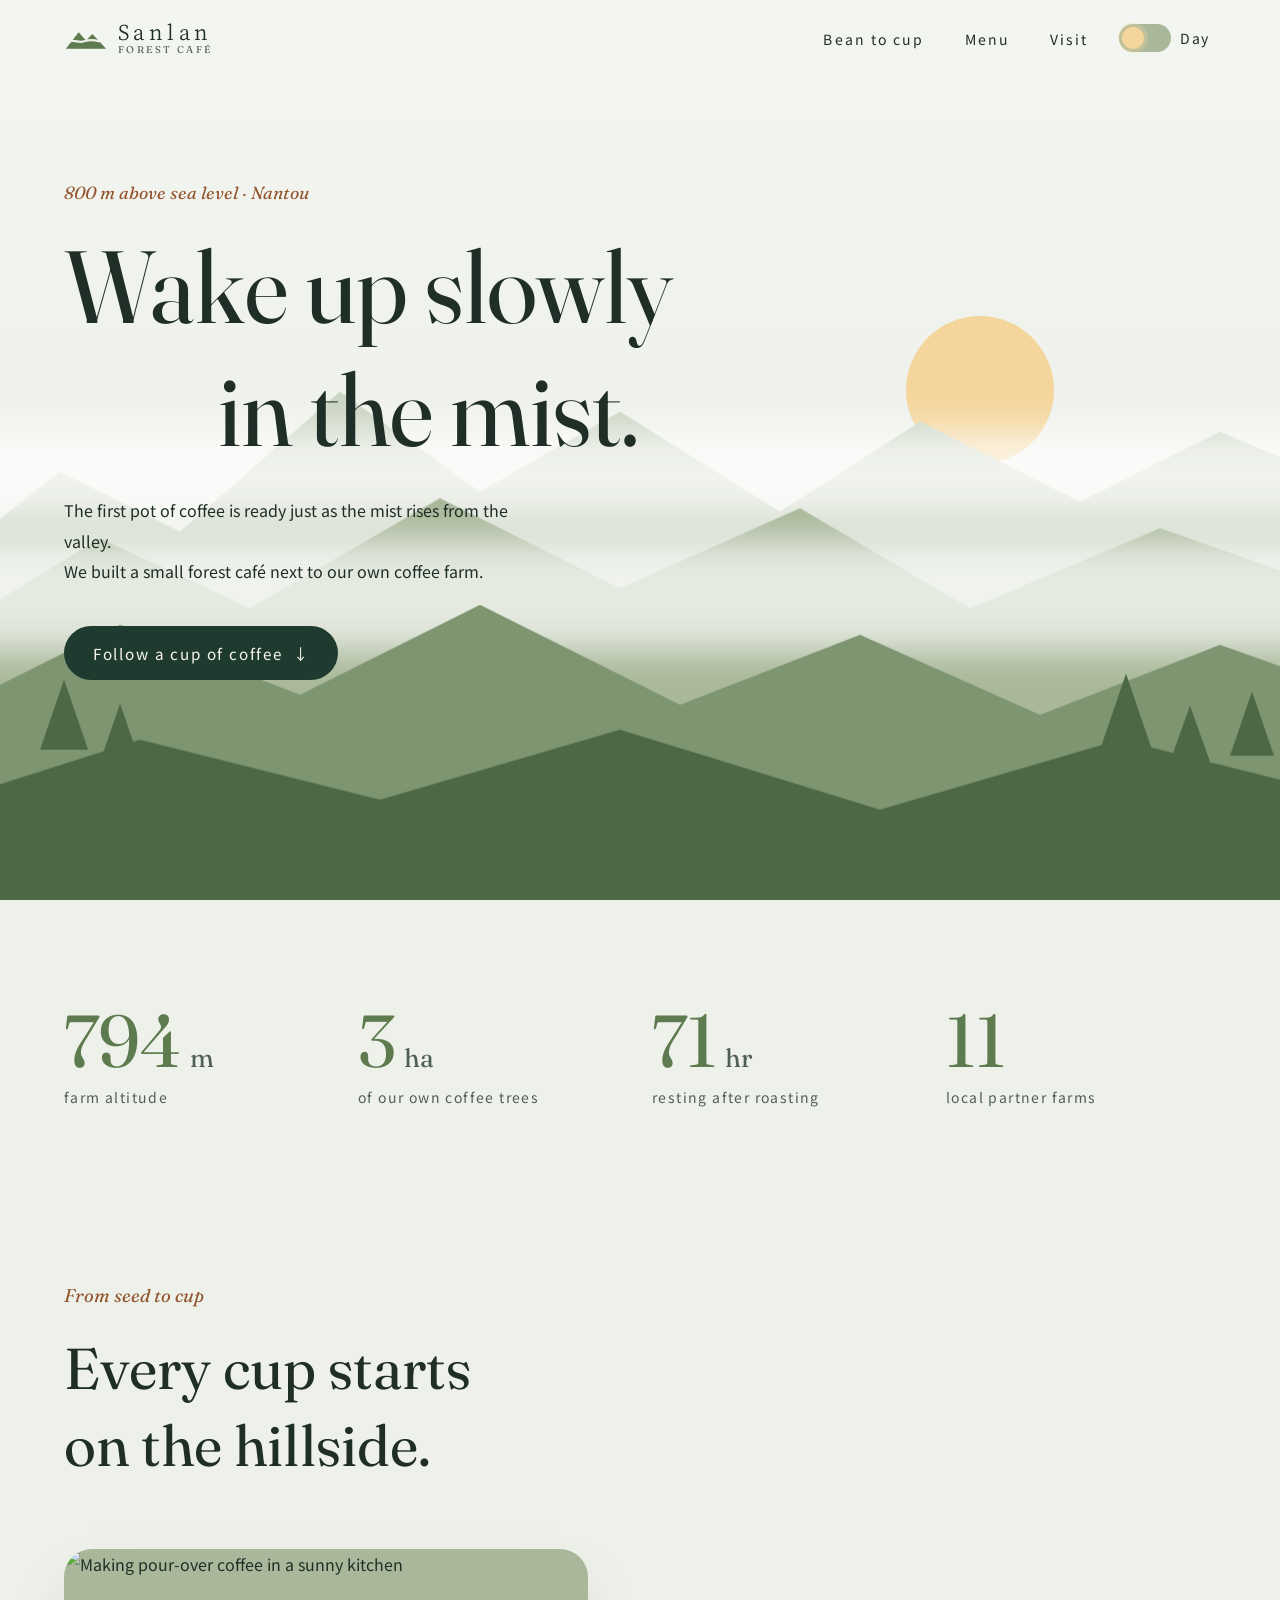
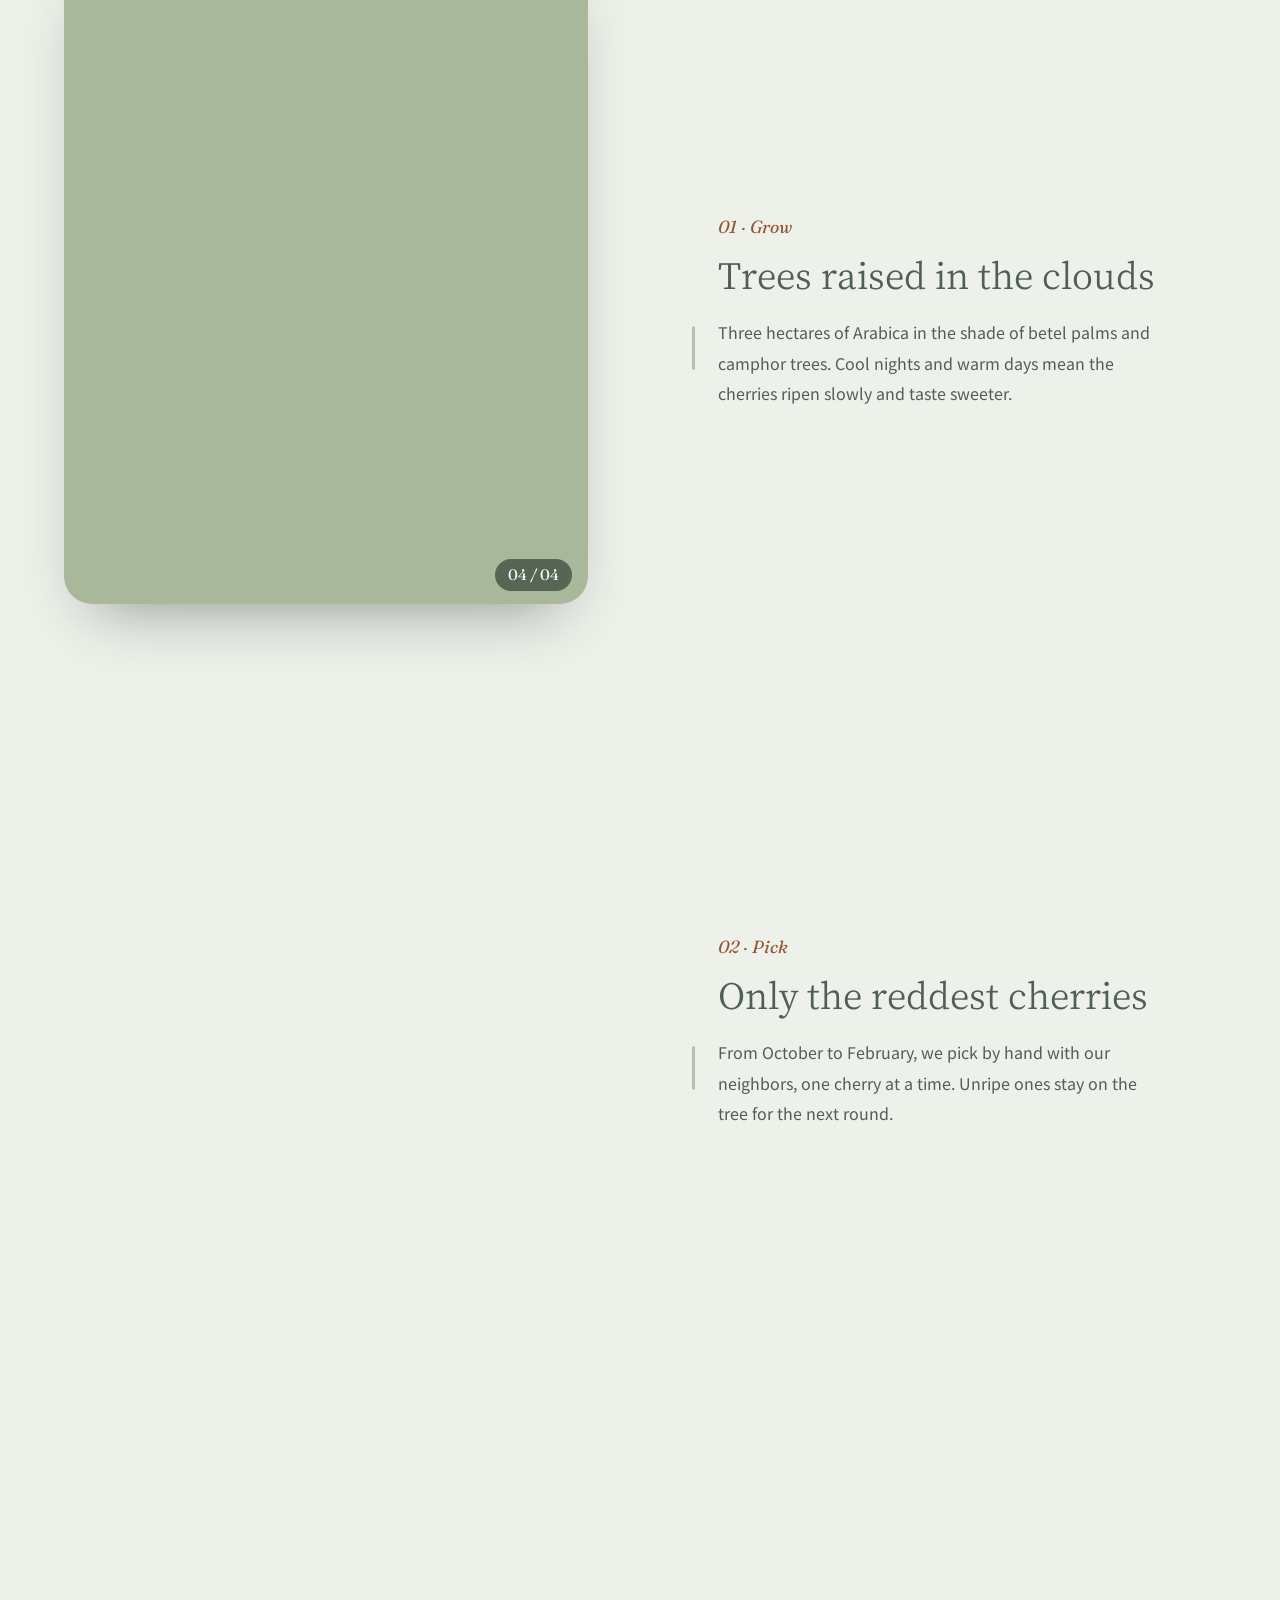
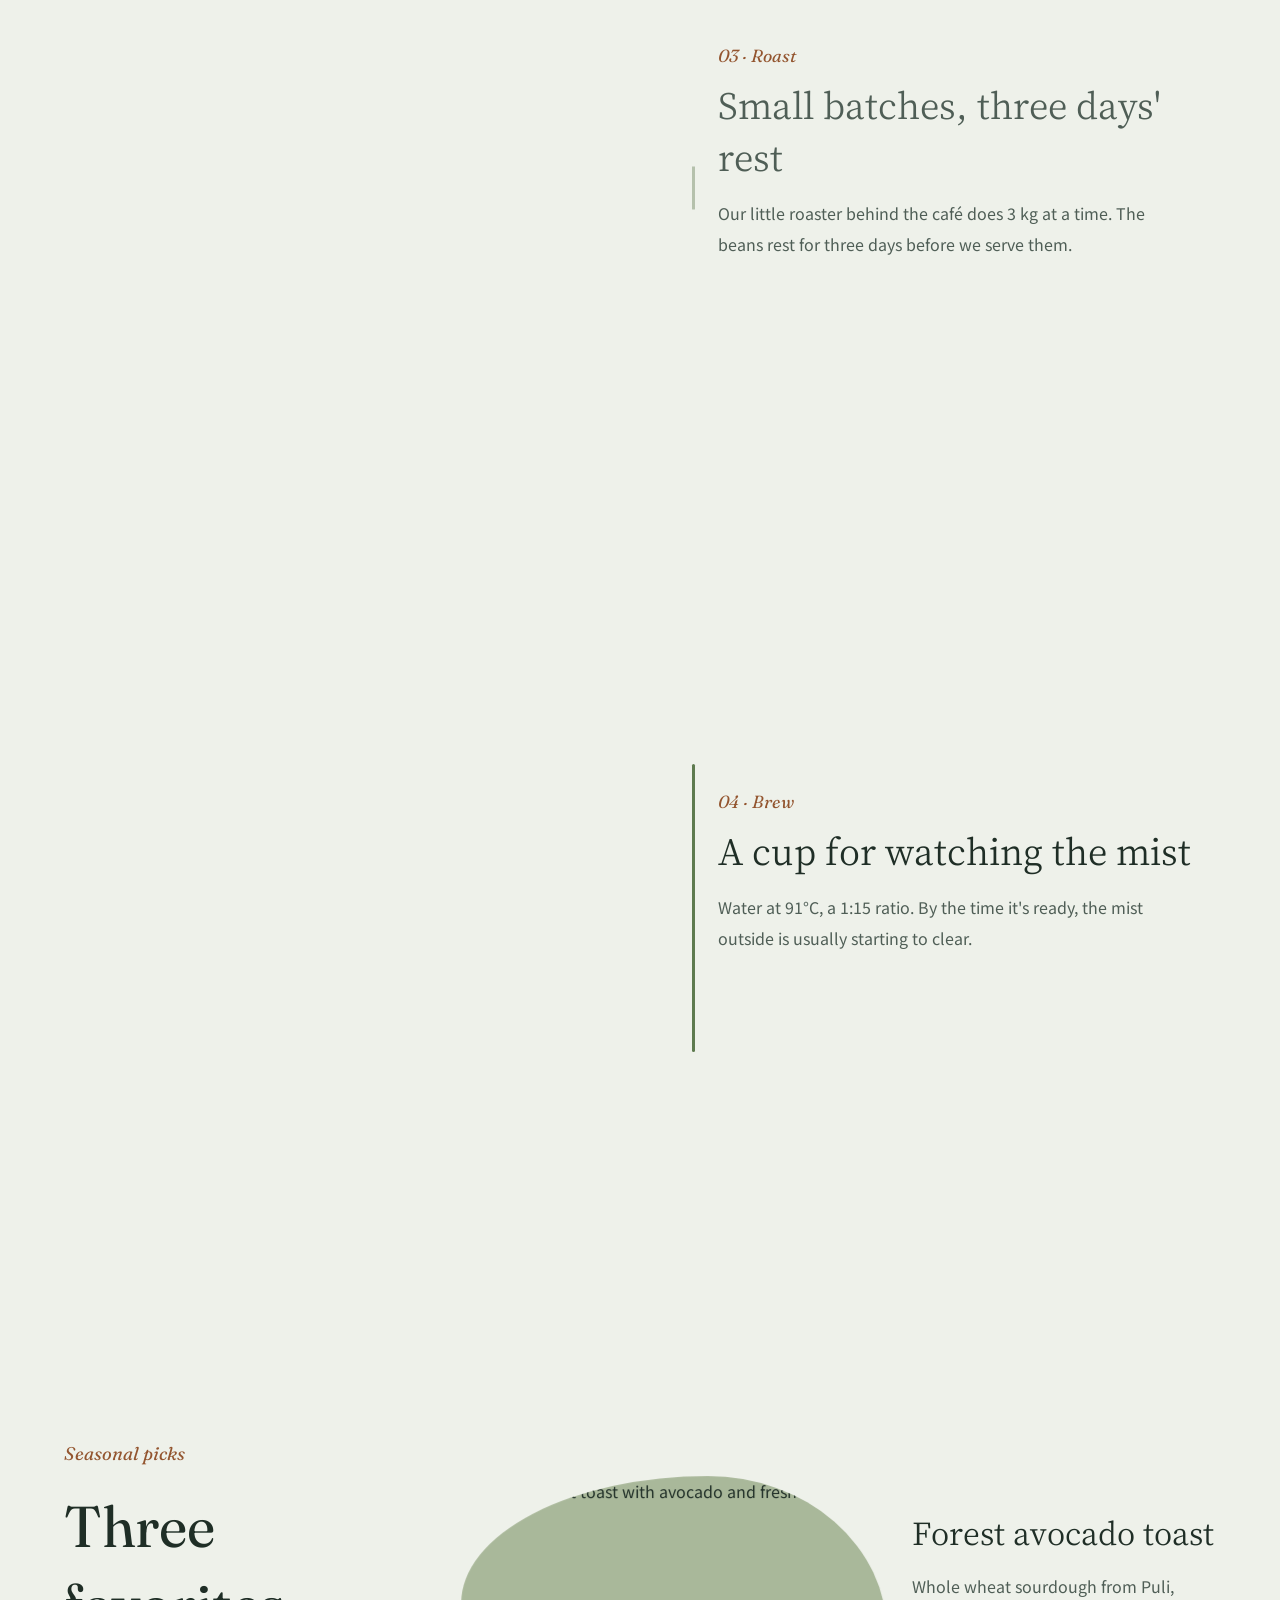
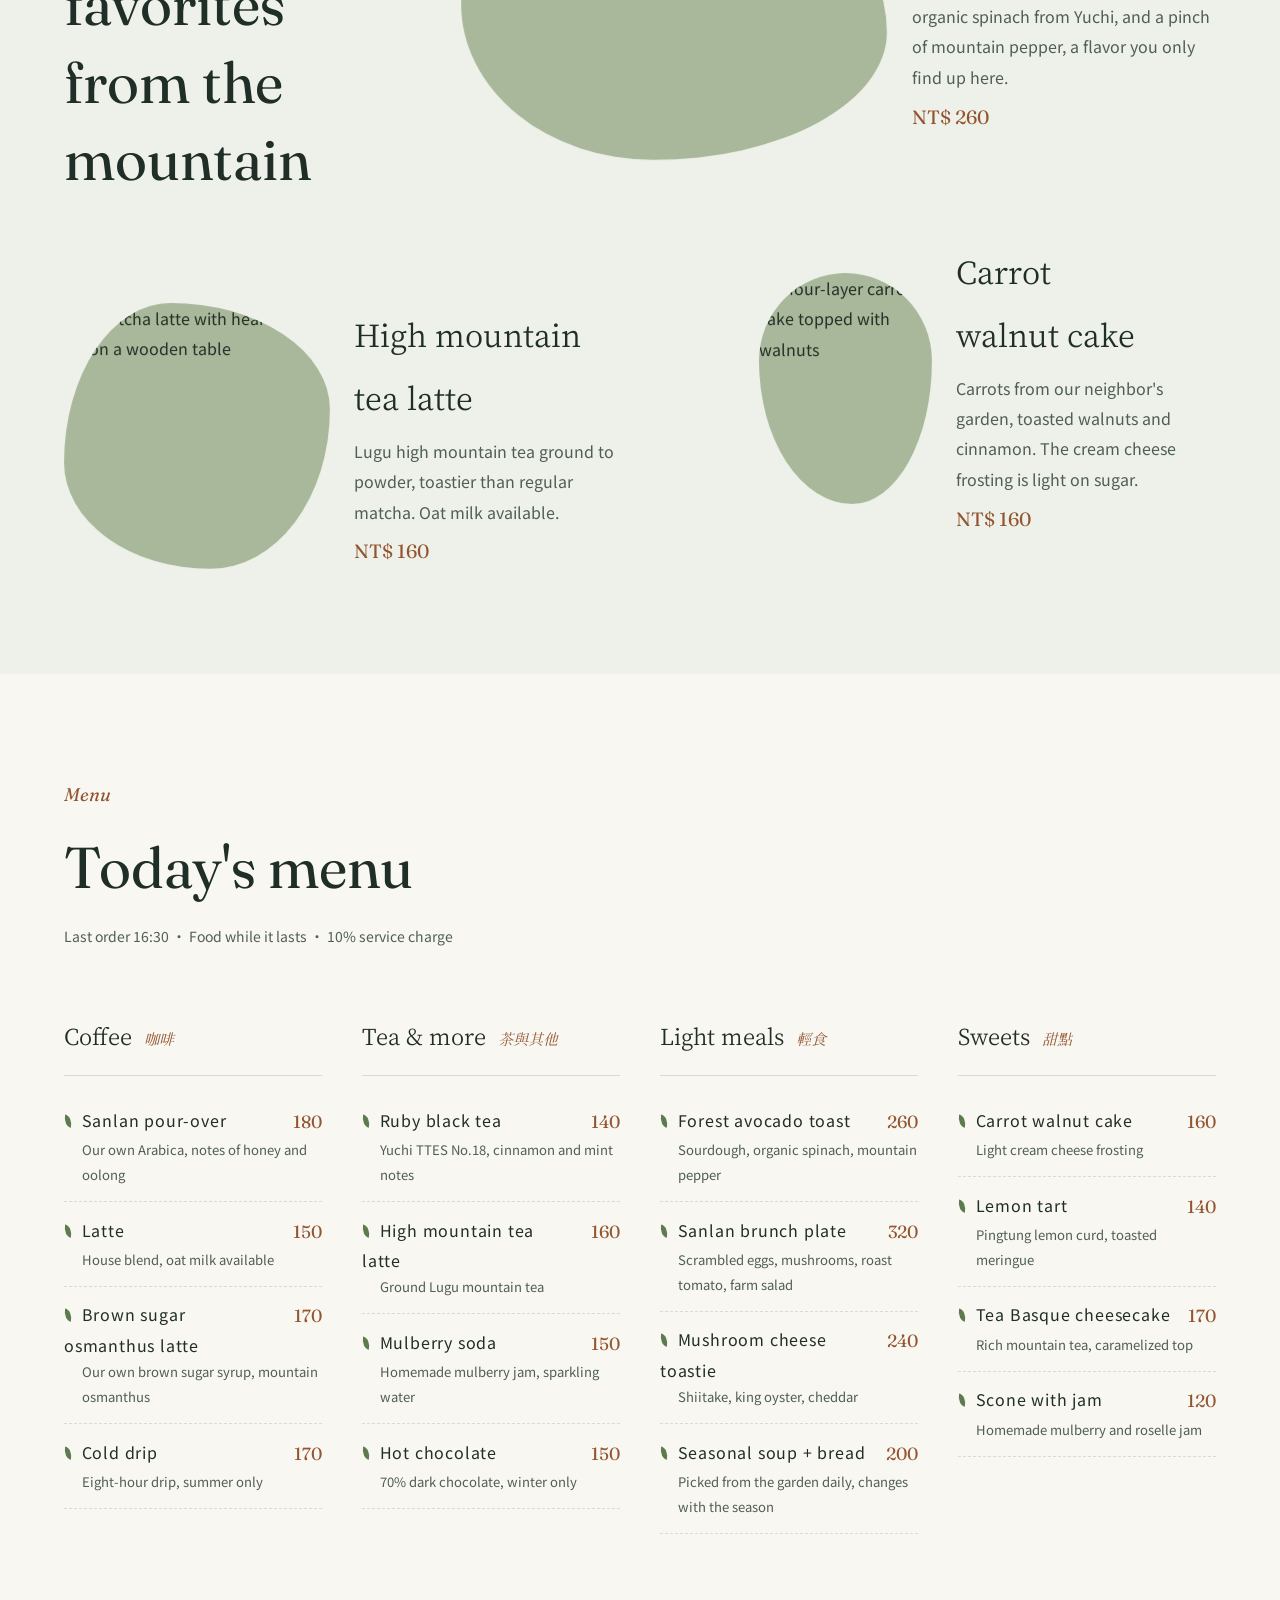
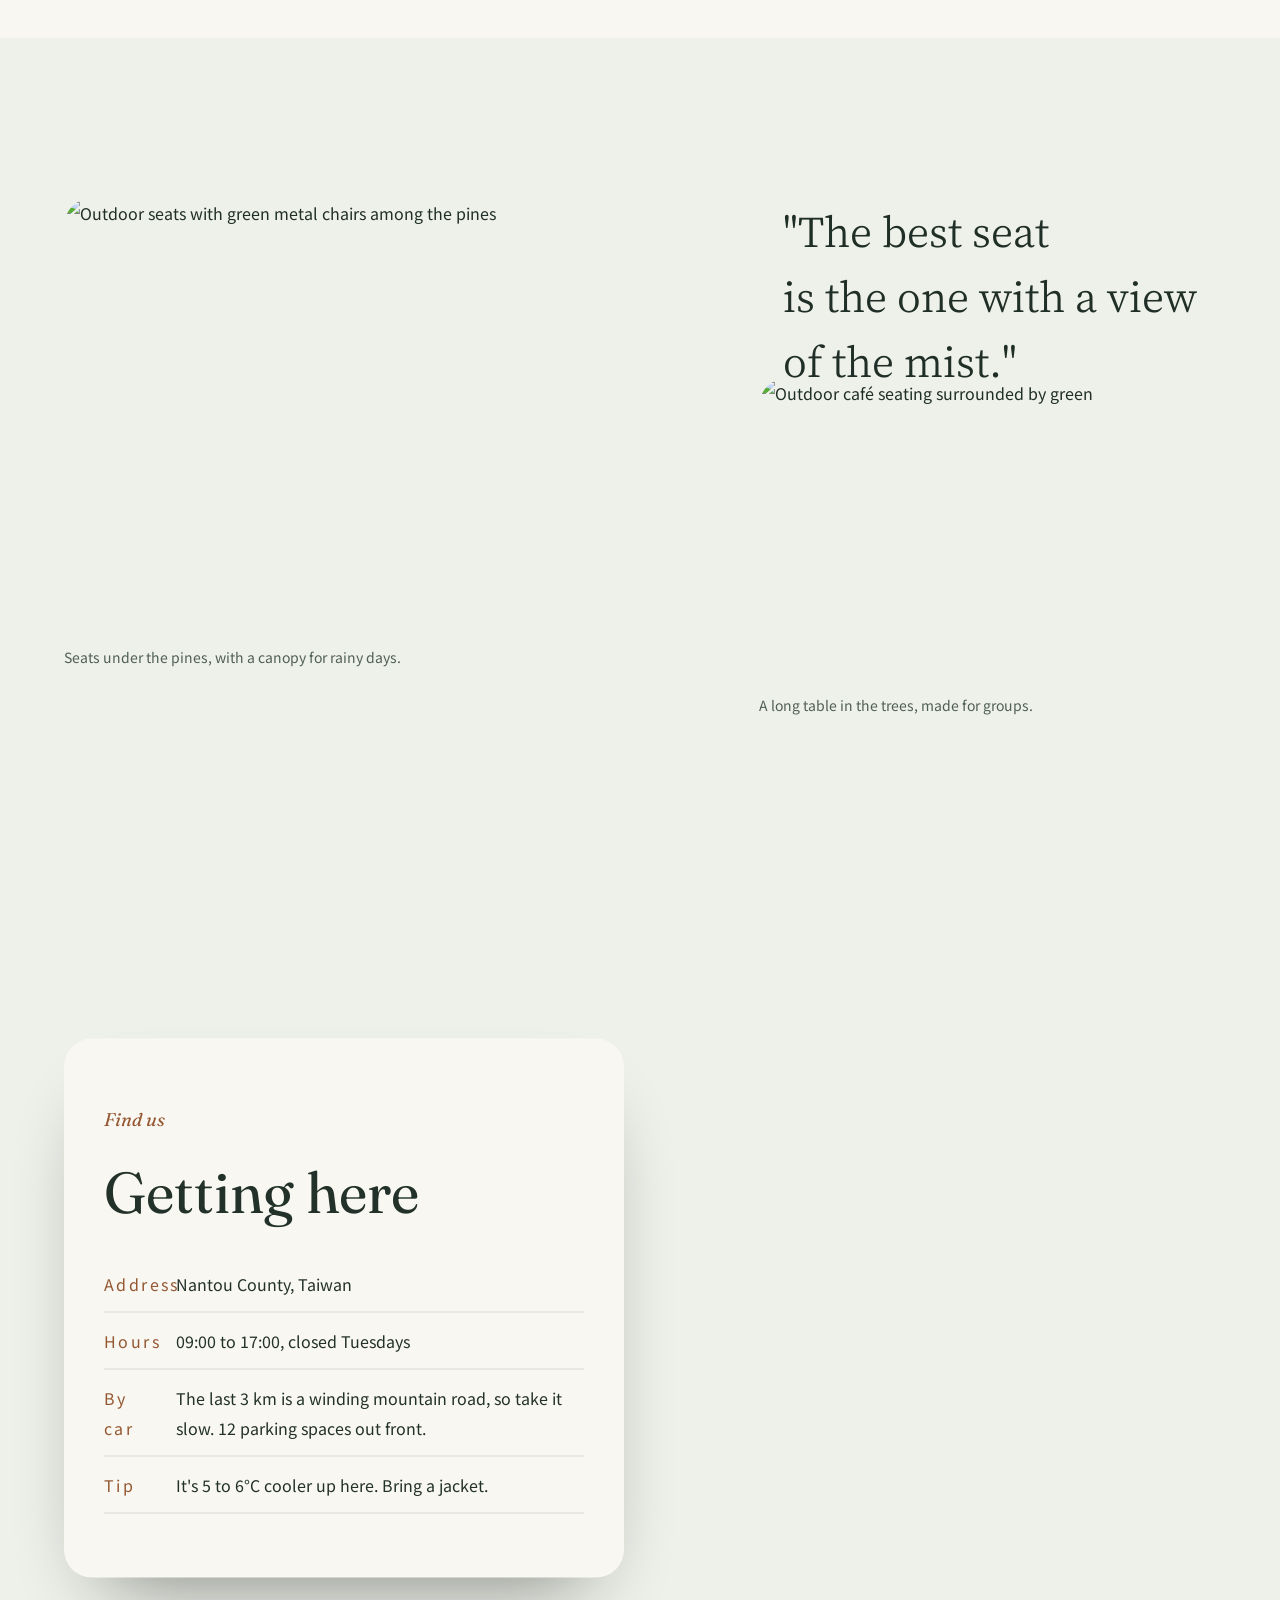
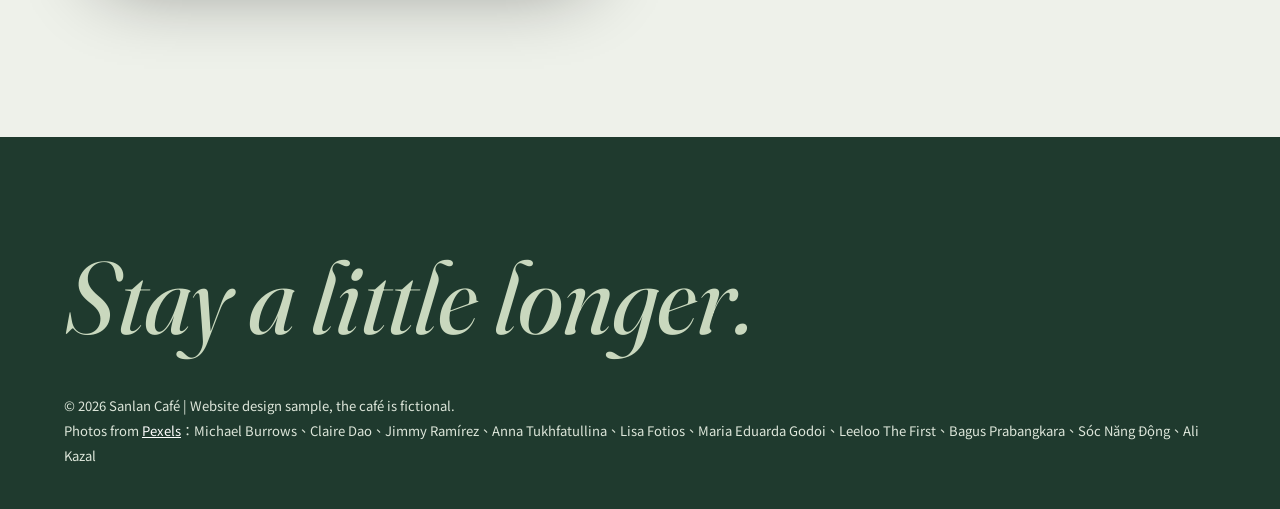
==== commit b711a774: "Fit English Sanlan headline on wide screens Co-Authored-By: Claude Opus 5.5 <noreply@anthropic.com>" ====
--- a/en/06-sanlan-cafe/index.html
+++ b/en/06-sanlan-cafe/index.html
@@ -26,7 +26,7 @@
   <!-- /fonts -->
   <link rel="stylesheet" href="../../vendor/lenis.css">
   <link rel="stylesheet" href="style.css">
-  <style>.hero__title,.h2,h3{font-family:var(--ff-en);letter-spacing:0}</style>
+  <style>.hero__title,.h2,h3{font-family:var(--ff-en);letter-spacing:0}.hero__content{max-width:68rem}.hero__title{font-size:clamp(2.5rem,8vw,6.4rem)}</style>
   <script>
     /* 日夜模式：先讀使用者上次的選擇，否則跟隨系統設定（在繪製前套用，避免閃爍） */
     (function () {
